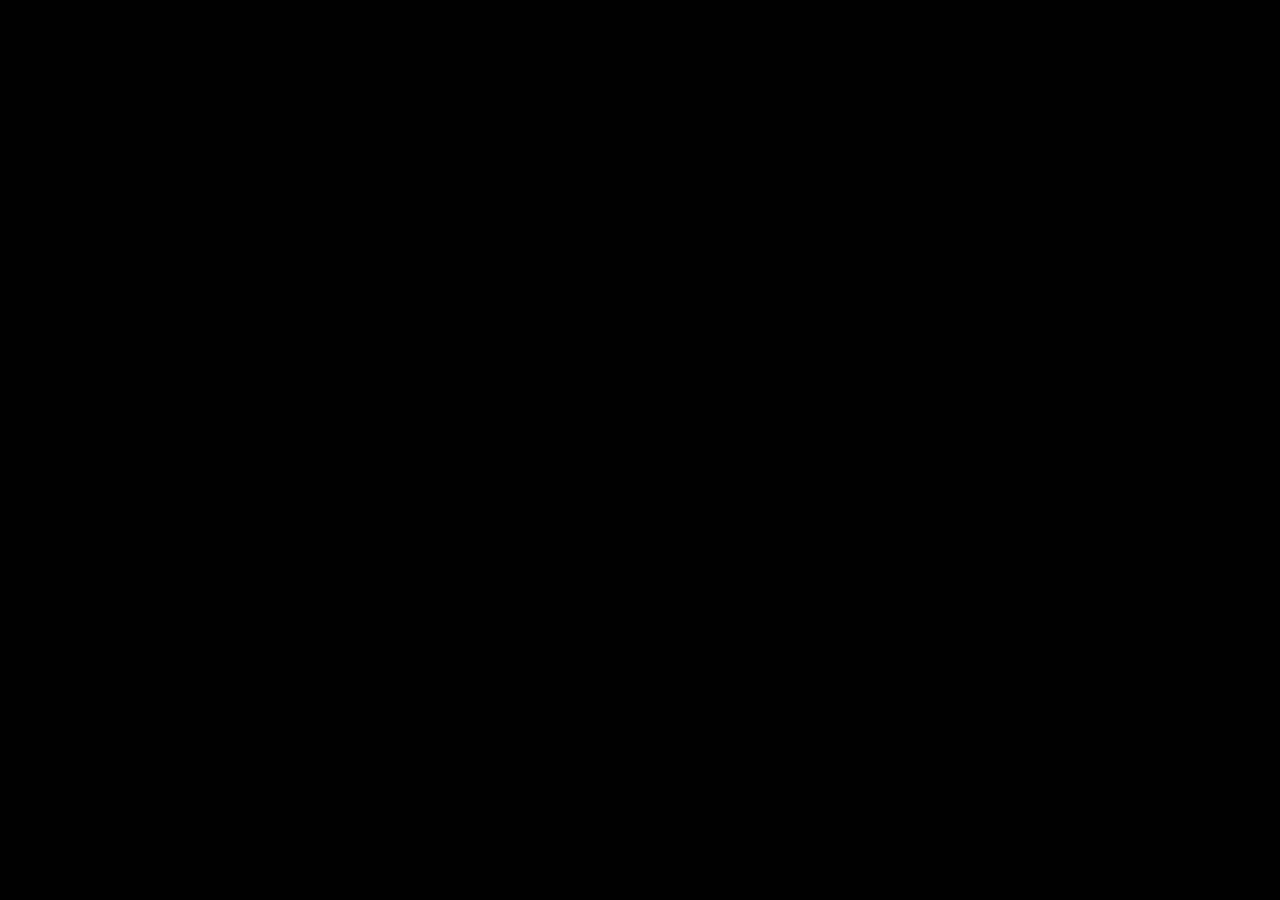
==== web/index.html @ 13216d0c "feat(ui): stage layer, layout, text-tag rendering" ====
<!doctype html>
<html lang="ko">
<head>
  <meta charset="utf-8">
  <meta name="viewport" content="width=device-width, initial-scale=1, viewport-fit=cover, user-scalable=no">
  <title>오픈챗에서 만나요</title>
  <link rel="stylesheet" href="style.css">
</head>
<body>
  <div id="game">
    <div id="stage"></div>
    <div id="chat" class="hidden"></div>
    <div id="textbox" class="hidden"><div id="name"></div><div id="line"></div></div>
    <div id="choices" class="hidden"></div>
    <div id="overlay" class="hidden"></div>
    <div id="toast"></div>
  </div>
  <script type="module" src="src/ui/view_dom.js"></script>
</body>
</html>
---- web/style.css ----
:root { --bg:#15171f; --ink:#eef0f6; }
* { box-sizing: border-box; margin: 0; }
html, body { height: 100%; background:#000; color:var(--ink);
  font-family: "Pretendard", system-ui, "Apple SD Gothic Neo", "Malgun Gothic", sans-serif; }
#game { position: relative; width: 100vw; height: 100vh; max-width: calc(100vh * 16 / 9);
  margin: 0 auto; overflow: hidden; }
#stage { position:absolute; inset:0; transition: background-color .4s ease; background:#000; }
.hidden { display:none !important; }
#textbox { position:absolute; left:0; right:0; bottom:0; min-height:26%;
  background:#0b0d14d9; padding: 5% 6% 6%; cursor:pointer; }
#name { font-weight:700; font-size: clamp(16px,2.6vw,24px); margin-bottom:.4em; }
#line { font-size: clamp(15px,2.4vw,22px); line-height:1.65; white-space:pre-wrap; }
#choices { position:absolute; inset:0; display:flex; flex-direction:column; justify-content:center;
  align-items:center; gap:14px; background:#0008; padding:8%; }
#choices button { width:min(680px,92%); padding:18px 22px; font-size: clamp(15px,2.3vw,22px);
  border:0; border-radius:14px; background:#eef0f8; color:#2f3447; cursor:pointer; text-align:left; }
#choices button:hover { background:#dfe3f6; }
#toast { position:absolute; top:14px; left:50%; transform:translateX(-50%); display:flex;
  flex-direction:column; gap:8px; pointer-events:none; z-index:90; }
.toast-item { background:#1f2333ee; color:#cfd4e6; padding:12px 18px; border-radius:12px;
  font-size:15px; box-shadow:0 6px 24px #0007; }
.toast-doyun { border-left:4px solid #2fb574; }
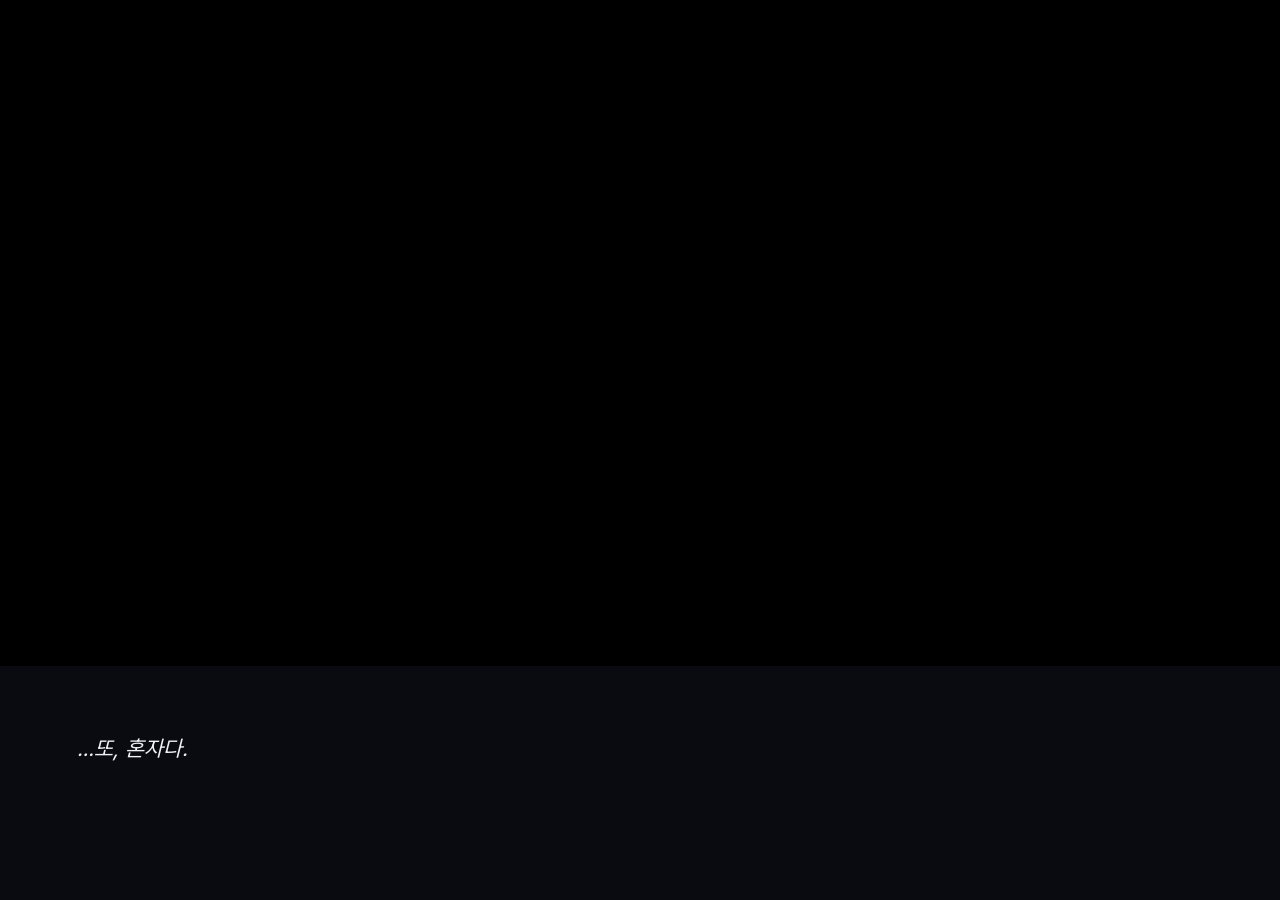
==== commit eaaf272b: "chore: web-only cleanup — remove Ren'Py code/converter/docs, reuse icon as favicon, rewrite README +" ====
--- a/web/index.html
+++ b/web/index.html
@@ -4,6 +4,13 @@
   <meta charset="utf-8">
   <meta name="viewport" content="width=device-width, initial-scale=1, viewport-fit=cover, user-scalable=no">
   <title>오픈챗에서 만나요</title>
+  <meta name="description" content="오픈채팅 '마실'에서 시작된 썸이, 결국 '진심'을 묻게 되는 잠실발 2호선 청춘 비주얼노벨.">
+  <meta name="theme-color" content="#15171f">
+  <link rel="icon" href="favicon.ico" sizes="any">
+  <link rel="apple-touch-icon" href="icon-256.png">
+  <meta property="og:title" content="오픈챗에서 만나요">
+  <meta property="og:description" content="가볍게 시작한 썸들이, 결국 진심을 묻는다 — 우정·진심 비주얼노벨.">
+  <meta property="og:image" content="icon-256.png">
   <link rel="stylesheet" href="style.css">
 </head>
 <body>
--- a/web/style.css
+++ b/web/style.css
@@ -1,3 +1,12 @@
+/* ── Pretendard variable font — self-hosted woff2 (SIL OFL 1.1, see fonts/OFL.txt) ── */
+@font-face {
+  font-family: "Pretendard";
+  src: url("fonts/PretendardVariable.woff2") format("woff2-variations");
+  font-weight: 100 900;
+  font-style: normal;
+  font-display: swap;
+}
+
 :root { --bg:#15171f; --ink:#eef0f6; }
 * { box-sizing: border-box; margin: 0; }
 html, body { height: 100%; background:#000; color:var(--ink);
@@ -20,3 +29,54 @@
 .toast-item { background:#1f2333ee; color:#cfd4e6; padding:12px 18px; border-radius:12px;
   font-size:15px; box-shadow:0 6px 24px #0007; }
 .toast-doyun { border-left:4px solid #2fb574; }
+
+/* ── Task 10: 마실 채팅 UI ── */
+#chat { position:absolute; inset:0; background:#e8ebf2; display:flex; flex-direction:column; z-index:50; }
+#chat .topbar { height:64px; background:#2f3447; color:#fff; display:flex; align-items:center;
+  gap:10px; padding:0 18px; flex:0 0 auto; }
+#chat .topbar .room { font-weight:700; font-size:18px; }
+#chat .topbar .sub { color:#b8c0d0; font-size:12px; display:flex; align-items:center; gap:6px; }
+#chat .topbar .dot { width:9px; height:9px; border-radius:50%; background:#46d18a; display:inline-block; }
+#chat .log { flex:1 1 auto; overflow-y:auto; padding:16px; display:flex; flex-direction:column; gap:12px; }
+.bubble-row { display:flex; gap:8px; align-items:flex-end; max-width:80%; }
+.bubble-row.left { align-self:flex-start; }
+.bubble-row.right { align-self:flex-end; flex-direction:row-reverse; }
+.avatar { width:44px; height:44px; border-radius:50%; flex:0 0 auto; display:flex;
+  align-items:center; justify-content:center; color:#fff; font-weight:700; background-size:cover; }
+.bubble { padding:11px 15px; border-radius:14px; font-size:16px; line-height:1.5; word-break:break-word; }
+.left .bubble { background:#fff; color:#1c1f2a; }
+.right .bubble { background:#6c7cf0; color:#fff; }
+.meta { font-size:11px; color:#8a90a3; align-self:flex-end; }
+.right .meta .read { color:#6c7cf0; }
+.sender { font-size:13px; color:#3b4257; font-weight:700; margin-bottom:3px; }
+.typing span { display:inline-block; width:7px; height:7px; margin:0 2px; border-radius:50%;
+  background:#9aa0b3; animation: blink 1.2s infinite; }
+.typing span:nth-child(2){animation-delay:.18s} .typing span:nth-child(3){animation-delay:.36s}
+@keyframes blink { 0%,100%{opacity:.35} 50%{opacity:1} }
+
+/* ── Task 11: 모달/입력/오버레이 UI ── */
+#overlay { position:absolute; inset:0; background:#000a; display:flex; align-items:center;
+  justify-content:center; z-index:70; padding:8%; }
+.modal { background:#fffdf7; color:#2b2b2b; border-radius:16px; padding:28px; max-width:760px; width:100%; }
+.modal h3 { color:#2f3447; margin-bottom:14px; font-size:clamp(18px,3vw,26px); }
+.modal .hint { color:#2fb574; font-style:italic; margin-top:12px; white-space:pre-wrap; }
+.modal .close { margin-top:18px; float:right; border:0; background:none; color:#6c7cf0;
+  font-size:18px; cursor:pointer; }
+.input-row { display:flex; gap:10px; margin-top:16px; }
+.input-row input { flex:1; padding:14px; font-size:18px; border:1px solid #ccd; border-radius:10px; }
+.input-row button { padding:14px 20px; border:0; border-radius:10px; background:#6c7cf0; color:#fff; cursor:pointer; }
+.map-interstitial { background:#1b1f2e; color:#cfd4e6; text-align:center; }
+
+/* ── Task 5: result_card 엔딩 모달 ── */
+.result-card { text-align:center; max-width:560px; }
+.result-card__title { font-size:clamp(22px,4vw,28px); font-weight:700; color:#2f3447;
+  margin-bottom:18px; line-height:1.3; }
+.result-card__type-label { display:inline-block; font-size:clamp(16px,2.8vw,20px);
+  font-weight:700; color:#6c7cf0; background:#eef0fd; border-radius:8px;
+  padding:6px 18px; margin-bottom:14px; }
+.result-card__desc { font-size:clamp(14px,2.2vw,16px); color:#5a6070; line-height:1.6;
+  white-space:pre-wrap; margin-bottom:8px; }
+.result-card__close { display:block; margin:20px auto 0; padding:12px 36px;
+  border:0; border-radius:10px; background:#6c7cf0; color:#fff;
+  font-size:16px; font-weight:700; cursor:pointer; }
+.result-card__close:hover { background:#5a6ae0; }
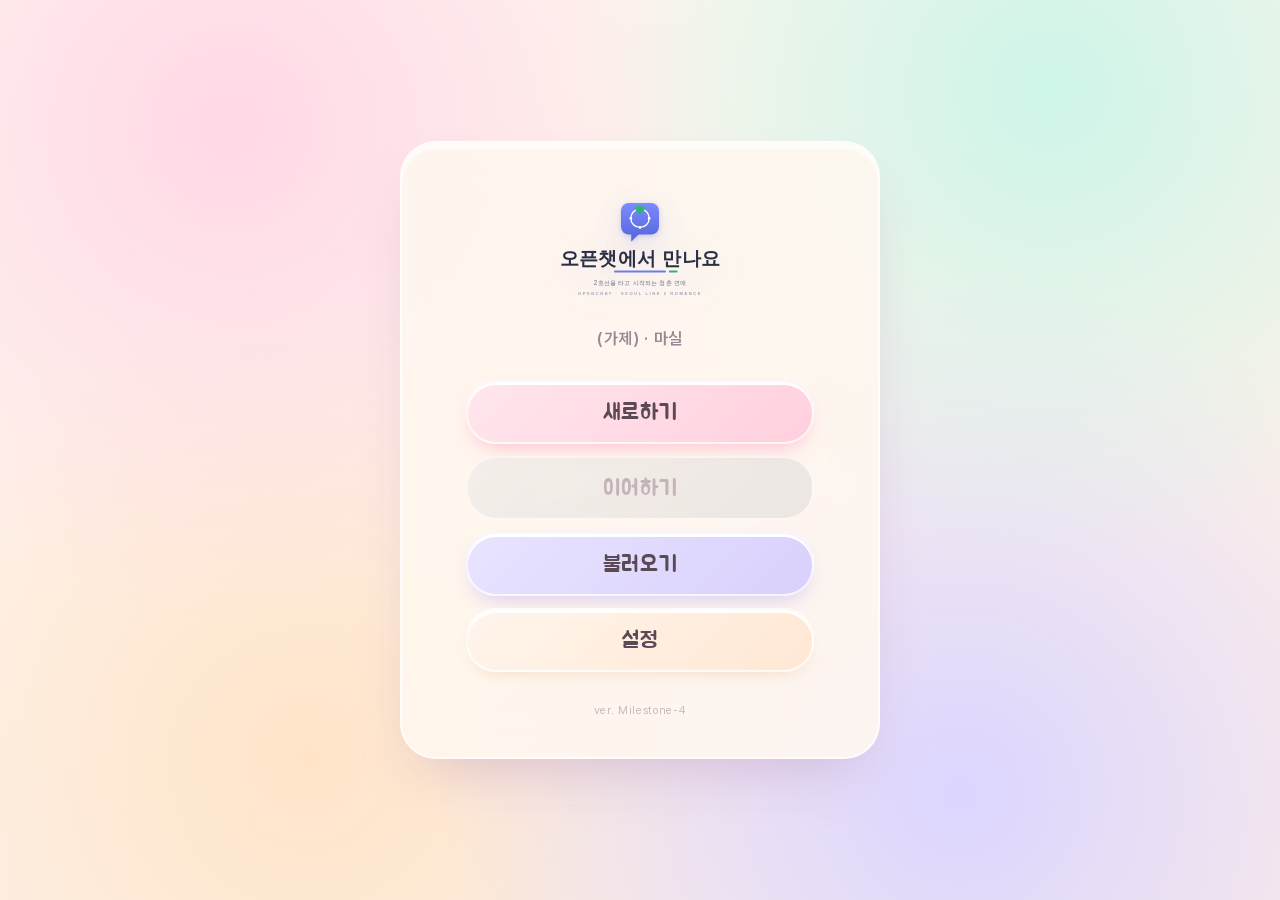
==== commit 8b1a0acf: "feat(ui): title/main-menu screen + title-first boot + return-to-menu - Add web/src/ui/title.js: make" ====
--- a/web/index.html
+++ b/web/index.html
@@ -21,6 +21,8 @@
     <div id="choices" class="hidden"></div>
     <div id="overlay" class="hidden"></div>
     <div id="toast"></div>
+    <!-- Title / main-menu layer — created and managed by title.js -->
+    <div id="title-layer"></div>
   </div>
   <script type="module" src="src/ui/view_dom.js"></script>
 </body>
--- a/web/style.css
+++ b/web/style.css
@@ -1,3 +1,12 @@
+/* ── Jua display font — self-hosted woff2 (SIL OFL 1.1, see fonts/OFL-Jua.txt) ── */
+@font-face {
+  font-family: "Jua";
+  src: url("fonts/Jua.woff2") format("woff2");
+  font-weight: 400;
+  font-style: normal;
+  font-display: swap;
+}
+
 /* ── Pretendard variable font — self-hosted woff2 (SIL OFL 1.1, see fonts/OFL.txt) ── */
 @font-face {
   font-family: "Pretendard";
@@ -7,76 +16,1355 @@
   font-display: swap;
 }
 
-:root { --bg:#15171f; --ink:#eef0f6; }
+/* ── Pastel design tokens ── */
+:root {
+  /* Palette */
+  --cream: #fff7f0;
+  --cream2: #fdeee4;
+  --blush: #ffd5dd;
+  --blush-deep: #ff9eb3;
+  --mint: #bfeede;
+  --mint-deep: #5fd3b0;
+  --track: #7fdcc0;
+  --lav: #d9d2ff;
+  --lav-deep: #a99cf2;
+  --peach: #ffd9b8;
+  --ink: #5a4a55;
+  --ink-soft: #9a8893;
+  --send: #9aa6ff;
+  --send-grad: #c6ccff;
+  --online: #46d18a;
+
+  /* Typography */
+  --font-display: "Jua", sans-serif;
+  --font-body: "Pretendard", system-ui, "Apple SD Gothic Neo", "Malgun Gothic", sans-serif;
+
+  /* Radii */
+  --r-sm: 14px;
+  --r-md: 22px;
+  --r-lg: 30px;
+  --r-xl: 36px;
+  --r-pill: 999px;
+
+  /* Shadows */
+  --shadow-card: 0 18px 40px -18px rgba(180,140,160,.45), 0 4px 0 #ffe6ec inset;
+  --shadow-hero: 0 22px 46px -20px rgba(160,140,200,.5), 0 5px 0 #ffffff inset;
+  --shadow-btn:  0 9px 18px -10px rgba(255,120,160,.5), 0 3px 0 #fff inset;
+  --shadow-btn-hover: 0 14px 24px -10px rgba(255,100,140,.65), 0 3px 0 #fff inset;
+}
+
 * { box-sizing: border-box; margin: 0; }
-html, body { height: 100%; background:#000; color:var(--ink);
-  font-family: "Pretendard", system-ui, "Apple SD Gothic Neo", "Malgun Gothic", sans-serif; }
-#game { position: relative; width: 100vw; height: 100vh; max-width: calc(100vh * 16 / 9);
-  margin: 0 auto; overflow: hidden; }
-#stage { position:absolute; inset:0; transition: background-color .4s ease; background:#000; }
-.hidden { display:none !important; }
-#textbox { position:absolute; left:0; right:0; bottom:0; min-height:26%;
-  background:#0b0d14d9; padding: 5% 6% 6%; cursor:pointer; }
-#name { font-weight:700; font-size: clamp(16px,2.6vw,24px); margin-bottom:.4em; }
-#line { font-size: clamp(15px,2.4vw,22px); line-height:1.65; white-space:pre-wrap; }
-#choices { position:absolute; inset:0; display:flex; flex-direction:column; justify-content:center;
-  align-items:center; gap:14px; background:#0008; padding:8%; }
-#choices button { width:min(680px,92%); padding:18px 22px; font-size: clamp(15px,2.3vw,22px);
-  border:0; border-radius:14px; background:#eef0f8; color:#2f3447; cursor:pointer; text-align:left; }
-#choices button:hover { background:#dfe3f6; }
-#toast { position:absolute; top:14px; left:50%; transform:translateX(-50%); display:flex;
-  flex-direction:column; gap:8px; pointer-events:none; z-index:90; }
-.toast-item { background:#1f2333ee; color:#cfd4e6; padding:12px 18px; border-radius:12px;
-  font-size:15px; box-shadow:0 6px 24px #0007; }
-.toast-doyun { border-left:4px solid #2fb574; }
-
-/* ── Task 10: 마실 채팅 UI ── */
-#chat { position:absolute; inset:0; background:#e8ebf2; display:flex; flex-direction:column; z-index:50; }
-#chat .topbar { height:64px; background:#2f3447; color:#fff; display:flex; align-items:center;
-  gap:10px; padding:0 18px; flex:0 0 auto; }
-#chat .topbar .room { font-weight:700; font-size:18px; }
-#chat .topbar .sub { color:#b8c0d0; font-size:12px; display:flex; align-items:center; gap:6px; }
-#chat .topbar .dot { width:9px; height:9px; border-radius:50%; background:#46d18a; display:inline-block; }
-#chat .log { flex:1 1 auto; overflow-y:auto; padding:16px; display:flex; flex-direction:column; gap:12px; }
-.bubble-row { display:flex; gap:8px; align-items:flex-end; max-width:80%; }
-.bubble-row.left { align-self:flex-start; }
-.bubble-row.right { align-self:flex-end; flex-direction:row-reverse; }
-.avatar { width:44px; height:44px; border-radius:50%; flex:0 0 auto; display:flex;
-  align-items:center; justify-content:center; color:#fff; font-weight:700; background-size:cover; }
-.bubble { padding:11px 15px; border-radius:14px; font-size:16px; line-height:1.5; word-break:break-word; }
-.left .bubble { background:#fff; color:#1c1f2a; }
-.right .bubble { background:#6c7cf0; color:#fff; }
-.meta { font-size:11px; color:#8a90a3; align-self:flex-end; }
-.right .meta .read { color:#6c7cf0; }
-.sender { font-size:13px; color:#3b4257; font-weight:700; margin-bottom:3px; }
-.typing span { display:inline-block; width:7px; height:7px; margin:0 2px; border-radius:50%;
-  background:#9aa0b3; animation: blink 1.2s infinite; }
-.typing span:nth-child(2){animation-delay:.18s} .typing span:nth-child(3){animation-delay:.36s}
-@keyframes blink { 0%,100%{opacity:.35} 50%{opacity:1} }
-
-/* ── Task 11: 모달/입력/오버레이 UI ── */
-#overlay { position:absolute; inset:0; background:#000a; display:flex; align-items:center;
-  justify-content:center; z-index:70; padding:8%; }
-.modal { background:#fffdf7; color:#2b2b2b; border-radius:16px; padding:28px; max-width:760px; width:100%; }
-.modal h3 { color:#2f3447; margin-bottom:14px; font-size:clamp(18px,3vw,26px); }
-.modal .hint { color:#2fb574; font-style:italic; margin-top:12px; white-space:pre-wrap; }
-.modal .close { margin-top:18px; float:right; border:0; background:none; color:#6c7cf0;
-  font-size:18px; cursor:pointer; }
-.input-row { display:flex; gap:10px; margin-top:16px; }
-.input-row input { flex:1; padding:14px; font-size:18px; border:1px solid #ccd; border-radius:10px; }
-.input-row button { padding:14px 20px; border:0; border-radius:10px; background:#6c7cf0; color:#fff; cursor:pointer; }
-.map-interstitial { background:#1b1f2e; color:#cfd4e6; text-align:center; }
-
-/* ── Task 5: result_card 엔딩 모달 ── */
-.result-card { text-align:center; max-width:560px; }
-.result-card__title { font-size:clamp(22px,4vw,28px); font-weight:700; color:#2f3447;
-  margin-bottom:18px; line-height:1.3; }
-.result-card__type-label { display:inline-block; font-size:clamp(16px,2.8vw,20px);
-  font-weight:700; color:#6c7cf0; background:#eef0fd; border-radius:8px;
-  padding:6px 18px; margin-bottom:14px; }
-.result-card__desc { font-size:clamp(14px,2.2vw,16px); color:#5a6070; line-height:1.6;
-  white-space:pre-wrap; margin-bottom:8px; }
-.result-card__close { display:block; margin:20px auto 0; padding:12px 36px;
-  border:0; border-radius:10px; background:#6c7cf0; color:#fff;
-  font-size:16px; font-weight:700; cursor:pointer; }
-.result-card__close:hover { background:#5a6ae0; }
+
+html, body {
+  height: 100%;
+  background:
+    radial-gradient(circle at 12% 10%, #ffe9ef 0%, transparent 42%),
+    radial-gradient(circle at 88% 8%,  #e3f7ef 0%, transparent 40%),
+    radial-gradient(circle at 80% 92%, #ece6ff 0%, transparent 46%),
+    linear-gradient(160deg, var(--cream) 0%, var(--cream2) 100%);
+  color: var(--ink);
+  font-family: var(--font-body);
+  -webkit-font-smoothing: antialiased;
+}
+
+#game {
+  position: relative;
+  width: 100vw;
+  height: 100vh;
+  max-width: calc(100vh * 16 / 9);
+  margin: 0 auto;
+  overflow: hidden;
+}
+
+#stage {
+  position: absolute;
+  inset: 0;
+  transition: background-color .4s ease;
+  background: transparent;
+}
+
+.hidden { display: none !important; }
+
+/* ── Textbox (대사창) — pastel soft card ── */
+#textbox {
+  position: absolute;
+  left: 0; right: 0; bottom: 0;
+  min-height: 26%;
+  background: rgba(255,247,240,.93);
+  backdrop-filter: blur(12px);
+  -webkit-backdrop-filter: blur(12px);
+  padding: 5% 6% 6%;
+  cursor: pointer;
+  border-radius: var(--r-xl) var(--r-xl) 0 0;
+  box-shadow: var(--shadow-card);
+  border: 2px solid rgba(255,255,255,.8);
+  border-bottom: none;
+}
+
+/* ── Name label — Jua display, keeps character colour ── */
+#name {
+  font-family: var(--font-display);
+  font-weight: 400;
+  font-size: clamp(16px, 2.6vw, 24px);
+  margin-bottom: .4em;
+  /* character colour set inline by stage.js — preserved */
+}
+
+/* ── Dialogue line — Pretendard body, readable ink ── */
+#line {
+  font-family: var(--font-body);
+  font-size: clamp(15px, 2.4vw, 22px);
+  line-height: 1.65;
+  white-space: pre-wrap;
+  color: var(--ink);
+  font-weight: 500;
+}
+
+/* ── Choices — pastel pill buttons ── */
+#choices {
+  position: absolute;
+  inset: 0;
+  display: flex;
+  flex-direction: column;
+  justify-content: center;
+  align-items: center;
+  gap: 14px;
+  background: rgba(255,247,240,.72);
+  backdrop-filter: blur(10px);
+  -webkit-backdrop-filter: blur(10px);
+  padding: 8%;
+}
+
+#choices button {
+  width: min(680px, 92%);
+  padding: 18px 22px;
+  font-size: clamp(15px, 2.3vw, 22px);
+  font-family: var(--font-body);
+  font-weight: 700;
+  border: 2px solid rgba(255,255,255,.8);
+  border-radius: var(--r-lg);
+  background: linear-gradient(135deg, #ffe1e9, #ffd0dd);
+  color: var(--ink);
+  cursor: pointer;
+  text-align: left;
+  box-shadow: var(--shadow-btn);
+  transition: transform .12s ease, box-shadow .12s ease;
+}
+
+#choices button:nth-child(even) {
+  background: linear-gradient(135deg, #d8f5ec, #c3eee0);
+  box-shadow: 0 9px 18px -10px rgba(90,200,170,.7), 0 3px 0 #fff inset;
+}
+
+#choices button:hover {
+  transform: translateY(-3px);
+  box-shadow: var(--shadow-btn-hover);
+}
+
+#choices button:nth-child(even):hover {
+  box-shadow: 0 14px 24px -10px rgba(70,190,160,.8), 0 3px 0 #fff inset;
+}
+
+/* ── Task 10: 마실 채팅 UI — pastel refresh ── */
+#chat {
+  position: absolute; inset: 0; z-index: 50;
+  display: flex; flex-direction: column;
+  background: linear-gradient(180deg, #fbf6ff 0%, #f6fbff 100%);
+}
+
+/* Topbar: blush→lav gradient, Jua room name, online dot */
+#chat .topbar {
+  flex: 0 0 auto;
+  padding: 0 18px;
+  height: 64px;
+  display: flex; align-items: center; gap: 12px;
+  background: linear-gradient(120deg, var(--blush), var(--lav));
+  border-radius: 0 0 16px 16px;
+  box-shadow: 0 4px 14px -6px rgba(180,140,200,.4);
+}
+#chat .topbar .room {
+  font-family: var(--font-display);
+  font-size: 18px;
+  color: var(--ink);
+}
+#chat .topbar .sub {
+  font-size: 12px; color: var(--ink-soft);
+  display: flex; align-items: center; gap: 5px;
+  font-weight: 700;
+}
+#chat .topbar .dot {
+  width: 8px; height: 8px; border-radius: 50%;
+  background: var(--online);
+  box-shadow: 0 0 0 3px #d6f6e6;
+  display: inline-block;
+}
+
+/* Log area */
+#chat .log {
+  flex: 1 1 auto; overflow-y: auto;
+  padding: 16px; display: flex; flex-direction: column; gap: 12px;
+}
+
+/* Bubble rows */
+.bubble-row { display: flex; gap: 9px; align-items: flex-end; max-width: 80%; }
+.bubble-row.left  { align-self: flex-start; }
+.bubble-row.right { align-self: flex-end; flex-direction: row-reverse; }
+
+/* Avatar: Jua initial, character accent bg, soft shadow + inset highlight */
+.avatar {
+  width: 36px; height: 36px; border-radius: 50%; flex: 0 0 auto;
+  display: flex; align-items: center; justify-content: center;
+  font-family: var(--font-display); color: #fff; font-size: 16px;
+  background-size: cover;
+  box-shadow: 0 5px 10px -3px rgba(0,0,0,.18), 0 2px 0 rgba(255,255,255,.5) inset;
+}
+
+/* Recv bubble: white/cream, asymmetric 6/22, ink text */
+.bubble {
+  padding: 12px 16px;
+  font-size: 15px; line-height: 1.5; font-weight: 500;
+  word-break: break-word;
+  position: relative;
+}
+.left .bubble {
+  background: #fff;
+  color: var(--ink);
+  border-radius: 6px 22px 22px 22px;
+  box-shadow: 0 6px 14px -8px rgba(150,120,160,.5);
+  border: 1.5px solid #fbe9f0;
+}
+
+/* Send bubble: --send→--send-grad gradient, white text, asymmetric 22/6 */
+.right .bubble {
+  background: linear-gradient(135deg, var(--lav-deep), var(--send));
+  color: #fff;
+  border-radius: 22px 6px 22px 22px;
+  box-shadow: 0 8px 16px -8px rgba(120,130,240,.7);
+  border: none;
+}
+
+/* Meta: timestamps, read receipt */
+.meta {
+  font-size: 11px; color: var(--ink-soft);
+  align-self: flex-end; display: flex; flex-direction: column; gap: 2px;
+}
+.right .meta { align-items: flex-end; }
+.right .meta .read { color: var(--send); font-weight: 700; }
+
+/* Sender name above recv bubble */
+.sender {
+  font-size: 13px; color: var(--ink-soft);
+  font-weight: 700; margin-bottom: 3px;
+}
+
+/* Typing dots: pastel tone animation */
+.typing span {
+  display: inline-block; width: 7px; height: 7px; margin: 0 2px;
+  border-radius: 50%; background: var(--lav-deep);
+  animation: blink 1.2s infinite;
+}
+.typing span:nth-child(2) { animation-delay: .18s; }
+.typing span:nth-child(3) { animation-delay: .36s; }
+@keyframes blink { 0%,100% { opacity: .35 } 50% { opacity: 1 } }
+
+/* ── Overlay backdrop ── */
+#overlay {
+  position: absolute; inset: 0;
+  background: rgba(90, 74, 85, .45);
+  backdrop-filter: blur(6px);
+  -webkit-backdrop-filter: blur(6px);
+  display: flex; align-items: center; justify-content: center;
+  z-index: 70; padding: 8%;
+}
+
+/* ── Pastel modal card (shared by consult + input + result_card) ── */
+.modal {
+  background: #fff;
+  border-radius: var(--r-xl);
+  padding: 28px 30px 30px;
+  max-width: 760px; width: 100%;
+  box-shadow: 0 18px 40px -18px rgba(180,140,160,.45), 0 4px 0 #ffe6ec inset;
+  border: 2px solid rgba(255,255,255,.9);
+}
+
+/* Jua headings inside modals */
+.modal h3 {
+  font-family: var(--font-display);
+  font-size: clamp(18px, 3vw, 26px);
+  color: var(--ink);
+  margin-bottom: 14px;
+  line-height: 1.2;
+}
+
+/* Consult: 도윤 line */
+.modal .doyun-line {
+  font-size: clamp(14px, 2.2vw, 17px);
+  color: var(--ink);
+  font-weight: 600;
+  line-height: 1.6;
+  background: linear-gradient(135deg, #f6fbff, #f0f8ff);
+  border-radius: var(--r-md);
+  padding: 14px 18px;
+  margin-top: 6px;
+  border: 1.5px solid var(--mint);
+}
+
+/* Consult: hint text in mint-deep */
+.modal .hint {
+  color: var(--mint-deep);
+  font-weight: 600;
+  font-style: italic;
+  margin-top: 14px;
+  font-size: clamp(13px, 2vw, 15px);
+  white-space: pre-wrap;
+}
+
+/* Consult/generic close button → pastel pill */
+.modal .close {
+  display: block;
+  margin: 20px auto 0;
+  border: none;
+  float: none;
+  font-family: var(--font-display);
+  font-size: clamp(14px, 2.2vw, 17px);
+  color: #fff;
+  cursor: pointer;
+  padding: 12px 36px;
+  border-radius: var(--r-pill);
+  background: linear-gradient(135deg, var(--lav-deep), var(--send));
+  box-shadow: 0 10px 22px -8px rgba(150,120,230,.7), 0 3px 0 rgba(255,255,255,.35) inset;
+  transition: transform .12s ease;
+}
+.modal .close:hover { transform: translateY(-2px); }
+
+/* ── Input modal ── */
+.input-row { display: flex; flex-wrap: wrap; gap: 10px; margin-top: 18px; }
+.input-row input {
+  flex: 1 1 60%;
+  min-width: 0;
+  padding: 12px 16px;
+  font-size: clamp(15px, 2.4vw, 18px);
+  font-family: var(--font-body);
+  color: var(--ink);
+  border: 2px solid var(--lav);
+  border-radius: var(--r-md);
+  background: #fff;
+  outline: none;
+  transition: border-color .15s;
+}
+.input-row input:focus { border-color: var(--lav-deep); }
+.input-row button {
+  flex: 0 0 auto;
+  padding: 12px 20px;
+  border: none;
+  border-radius: var(--r-md);
+  font-family: var(--font-display);
+  font-size: clamp(14px, 2.2vw, 17px);
+  color: #fff;
+  cursor: pointer;
+  background: linear-gradient(135deg, var(--send), var(--lav-deep));
+  box-shadow: 0 8px 18px -8px rgba(120,130,240,.6), 0 3px 0 rgba(255,255,255,.3) inset;
+  transition: transform .12s;
+  white-space: nowrap;
+}
+.input-row button:hover { transform: translateY(-2px); }
+
+/* ── Map interstitial (kept pastel-neutral) ── */
+.map-interstitial {
+  background: linear-gradient(160deg, #f0fbf6, #fbf3ff);
+  color: var(--ink);
+  text-align: center;
+}
+
+/* ── Toast notifications ── */
+#toast {
+  position: absolute;
+  top: 14px; left: 50%;
+  transform: translateX(-50%);
+  display: flex; flex-direction: column; gap: 8px;
+  pointer-events: none; z-index: 90;
+  width: max-content; max-width: 90%;
+}
+
+/* Item toast: peach/cream pill */
+.toast-item {
+  display: flex; align-items: center; gap: 10px;
+  padding: 12px 18px;
+  border-radius: var(--r-md);
+  font-size: 15px; font-weight: 600;
+  color: var(--ink);
+  background: linear-gradient(135deg, #fff, #fff4ee);
+  box-shadow: 0 12px 26px -12px rgba(200,140,120,.6);
+  border: 1.5px solid #ffe6d8;
+}
+.toast-item::before {
+  content: "🌸";
+  font-size: 20px; flex: none;
+}
+
+/* Doyun push toast: mint-bordered pill + 📱 */
+.toast-doyun {
+  display: flex; align-items: center; gap: 10px;
+  padding: 12px 18px;
+  border-radius: var(--r-md);
+  font-size: 15px; font-weight: 600;
+  color: var(--ink);
+  background: linear-gradient(135deg, #eafaf3, #dff5ee);
+  box-shadow: 0 12px 26px -12px rgba(90,190,160,.55);
+  border: 1.5px solid var(--mint);
+}
+.toast-doyun::before {
+  content: "📱";
+  font-size: 20px; flex: none;
+}
+
+/* ── Result card (ending) ── */
+.result-card {
+  text-align: center;
+  max-width: 560px;
+  background: linear-gradient(160deg, #f3efff 0%, #fff4f8 60%, #eafaf3 100%);
+  position: relative; overflow: hidden;
+}
+.result-card::before {
+  content: "✦  ✦  ✦";
+  position: absolute; top: 16px; left: 0; right: 0;
+  color: #d9cffc; font-size: 13px; letter-spacing: 8px;
+  text-align: center;
+}
+
+.result-card__label {
+  font-family: var(--font-display);
+  font-size: 12px; color: var(--lav-deep);
+  letter-spacing: 3px; margin-bottom: 8px; margin-top: 10px;
+}
+
+.result-card__title {
+  font-family: var(--font-display);
+  font-size: clamp(24px, 4.5vw, 38px);
+  color: var(--ink);
+  margin-bottom: 14px; line-height: 1.2;
+}
+
+.result-card__type-label {
+  display: inline-flex; align-items: center; gap: 7px;
+  font-family: var(--font-display);
+  font-size: clamp(16px, 2.8vw, 20px);
+  color: #fff;
+  background: linear-gradient(135deg, var(--lav-deep), #9b88f0);
+  border-radius: var(--r-pill);
+  padding: 8px 24px; margin-bottom: 16px;
+  box-shadow: 0 10px 22px -8px rgba(150,120,230,.8), 0 3px 0 rgba(255,255,255,.35) inset;
+}
+
+.result-card__desc {
+  font-size: clamp(14px, 2.2vw, 16px);
+  color: var(--ink-soft);
+  line-height: 1.7; white-space: pre-wrap;
+  margin-bottom: 8px; max-width: 420px; margin-left: auto; margin-right: auto;
+}
+
+.result-card__close {
+  display: block; margin: 20px auto 0;
+  padding: 14px 50px; border: none;
+  font-family: var(--font-display);
+  font-size: clamp(15px, 2.4vw, 17px);
+  color: #fff; cursor: pointer;
+  border-radius: var(--r-pill);
+  background: linear-gradient(135deg, var(--blush-deep), #ff7d9c);
+  box-shadow: 0 12px 26px -10px rgba(255,90,130,.8), 0 4px 0 rgba(255,255,255,.35) inset;
+  transition: transform .12s;
+}
+.result-card__close:hover { transform: translateY(-2px); }
+
+/* ── 2호선 캔디 루프 맵 (map.js) ── */
+
+/* Full-bleed panel inside #overlay */
+.map-panel {
+  position: relative;
+  background: linear-gradient(160deg, #f0fbf6 0%, #fbf3ff 100%);
+  border-radius: var(--r-xl);
+  padding: 24px 28px 20px;
+  width: min(740px, 96vw);
+  max-height: 90vh;
+  overflow-y: auto;
+  box-shadow: 0 24px 50px -22px rgba(120,180,160,.5), 0 5px 0 #fff inset;
+  border: 2px solid rgba(255,255,255,.9);
+  display: flex;
+  flex-direction: column;
+  gap: 14px;
+}
+
+/* Corner × close affordance (Escape also dismisses) */
+.map-panel__x {
+  position: absolute;
+  top: 14px; right: 18px;
+  width: 32px; height: 32px;
+  border: none;
+  border-radius: 50%;
+  background: rgba(255,255,255,.7);
+  color: #7a7a7a;
+  font-size: 22px;
+  line-height: 1;
+  cursor: pointer;
+  display: flex;
+  align-items: center;
+  justify-content: center;
+  box-shadow: 0 4px 10px -4px rgba(120,180,160,.5);
+  transition: transform .12s, color .12s;
+}
+.map-panel__x:hover { transform: scale(1.08); color: #2fb574; }
+
+/* Header: title badge + subtitle */
+.map-panel__header {
+  display: flex;
+  flex-direction: column;
+  align-items: center;
+  gap: 4px;
+}
+
+.map-panel__title-block {
+  display: flex;
+  align-items: center;
+  gap: 10px;
+}
+
+/* Circular "2" badge — mimics the 2호선 line logo */
+.map-panel__badge {
+  font-family: var(--font-display);
+  font-size: 18px;
+  color: #fff;
+  background: #2fb574;
+  width: 36px; height: 36px;
+  border-radius: 50%;
+  display: inline-flex;
+  align-items: center;
+  justify-content: center;
+  box-shadow: 0 6px 12px -4px rgba(80,190,150,.7);
+  flex: none;
+}
+
+.map-panel__title {
+  font-family: var(--font-display);
+  font-size: 32px;
+  font-weight: 400;
+  color: #2fb574;
+  line-height: 1;
+}
+
+.map-panel__subtitle {
+  font-size: 15px;
+  color: #7a7a7a;
+  font-weight: 500;
+}
+
+/* Legend: row of icon+label chips */
+.map-legend {
+  display: flex;
+  justify-content: center;
+  gap: 20px;
+  background: rgba(255,255,255,.7);
+  border-radius: var(--r-md);
+  padding: 10px 16px;
+}
+
+.map-legend__row {
+  display: inline-flex;
+  align-items: center;
+  gap: 6px;
+  font-size: 14px;
+  color: #5a5a5a;
+  font-weight: 600;
+}
+
+/* SVG canvas wrapper */
+.map-panel__svg-wrap {
+  display: flex;
+  justify-content: center;
+  overflow: visible;
+}
+
+.map-panel__svg-wrap svg {
+  max-width: 100%;
+  height: auto;
+}
+
+/* Bottom bar: current station + close button */
+.map-panel__bottom-bar {
+  display: flex;
+  align-items: center;
+  background: #ffffff;
+  border-radius: var(--r-md);
+  padding: 14px 20px;
+  gap: 4px;
+  border: 1.5px solid rgba(47,181,116,.2);
+}
+
+.map-panel__cur-label {
+  font-size: 16px;
+  color: #7a7a7a;
+  font-weight: 600;
+  white-space: nowrap;
+}
+
+.map-panel__cur-name {
+  font-family: var(--font-display);
+  font-size: 18px;
+  color: #2b2b2b;
+  flex: 1;
+}
+
+.map-panel__close {
+  font-family: var(--font-display);
+  font-size: 16px;
+  color: #fff;
+  background: #2fb574;
+  border: none;
+  border-radius: var(--r-pill);
+  padding: 8px 24px;
+  cursor: pointer;
+  box-shadow: 0 6px 14px -6px rgba(47,181,116,.6);
+  transition: transform .12s;
+  flex: none;
+}
+
+.map-panel__close:hover { transform: translateY(-2px); }
+
+/* ══════════════════════════════════════════════════════════════════
+   📱 폰 레이어 + 메뉴 + 서브화면 (phone.js)
+   z-index 90 — above chat/textbox/overlay-engine (70), below toast (top-most)
+   Non-blocking: never resolves engine Promises.
+═══════════════════════════════════════════════════════════════════ */
+
+/* ── Floating phone button ── */
+.phone-btn {
+  position: absolute;
+  top: 3.5%;
+  right: 1.5%;
+  z-index: 80;
+  background: linear-gradient(135deg, #fff7f0, #ffe6ee);
+  color: var(--ink);
+  border: 2px solid #ffffff;
+  border-radius: 18px;
+  padding: 7px 12px;
+  font-size: 24px;
+  line-height: 1;
+  cursor: pointer;
+  box-shadow: 0 8px 20px -8px rgba(180,140,160,.6), 0 2px 0 rgba(255,255,255,.7) inset;
+  transition: transform .12s, box-shadow .12s;
+}
+.phone-btn:hover { transform: translateY(-2px) scale(1.05); box-shadow: 0 12px 26px -8px rgba(180,140,160,.8); }
+
+/* ── Phone layer (own container, full-cover) ── */
+.ph-layer {
+  position: absolute;
+  inset: 0;
+  z-index: 90;
+  pointer-events: none;   /* hidden state — pass clicks through */
+}
+.ph-layer:not(.hidden) {
+  pointer-events: auto;   /* visible state — capture clicks */
+}
+
+/* ── Scrim (semi-transparent backdrop) ── */
+.ph-scrim {
+  position: absolute;
+  inset: 0;
+  background: #00000088;
+  display: flex;
+  align-items: center;
+  justify-content: center;
+  padding: 8%;
+}
+
+/* ── Shared panel base ── */
+.ph-panel {
+  border-radius: 14px;
+  padding: 24px 30px;
+  max-width: 720px;
+  width: 100%;
+  max-height: 82vh;
+  overflow-y: auto;
+  display: flex;
+  flex-direction: column;
+  gap: 14px;
+  box-shadow: 0 24px 50px -20px rgba(30,20,50,.6), 0 4px 0 rgba(255,255,255,.15) inset;
+}
+
+/* Light variant — 친구목록 (#fffdf7) */
+.ph-panel--light {
+  background: #fffdf7;
+}
+
+/* Dark variant — 추억함 (#1f2333) */
+.ph-panel--dark {
+  background: #1f2333;
+}
+
+/* Gallery variant — 갤러리 (#15151f, darker) */
+.ph-panel--gallery {
+  background: #15151f;
+}
+
+/* ── Panel title ── */
+.ph-panel__title {
+  font-family: var(--font-display);
+  font-size: 30px;
+  font-weight: 400;
+  color: #2f3447;
+}
+.ph-panel__title--light {
+  color: #ffffff;
+}
+
+/* ── Divider (친구목록 between pinned doyun and heroines) ── */
+.ph-divider {
+  height: 1px;
+  background: #e6e3da;
+  width: 100%;
+  flex-shrink: 0;
+}
+
+/* ── Friend row ── */
+.ph-friend-row {
+  display: flex;
+  align-items: center;
+  gap: 14px;
+}
+
+/* Colored-initial avatar */
+.ph-avatar {
+  border-radius: 50%;
+  display: flex;
+  align-items: center;
+  justify-content: center;
+  font-family: var(--font-display);
+  font-weight: 400;
+  color: #fff;
+  flex: 0 0 auto;
+  box-shadow: 0 5px 12px -4px rgba(0,0,0,.25), 0 2px 0 rgba(255,255,255,.4) inset;
+}
+
+.ph-friend-info {
+  display: flex;
+  flex-direction: column;
+  gap: 3px;
+}
+
+.ph-friend-name-row {
+  display: flex;
+  align-items: center;
+  gap: 8px;
+}
+
+.ph-friend-name {
+  font-family: var(--font-display);
+  font-size: 23px;
+  font-weight: 400;
+  color: #2f3447;
+}
+
+/* 고정 badge (도윤 pin) */
+.ph-friend__badge {
+  font-family: var(--font-display);
+  font-size: 14px;
+  color: #2fb574;
+  background: rgba(47,181,116,.12);
+  border-radius: var(--r-pill);
+  padding: 2px 8px;
+}
+
+/* Non-numeric '결' subtitle — NEVER shows gauge numbers */
+.ph-friend-subtitle {
+  font-size: 18px;
+  color: #8a90a3;
+  font-weight: 500;
+}
+
+/* ── Empty state ── */
+.ph-empty {
+  font-size: 17px;
+  color: #9aa0b3;
+  font-weight: 500;
+}
+.ph-empty--light {
+  font-size: 20px;
+  color: #9aa0b3;
+}
+
+/* ── Close button row (right-aligned) ── */
+.ph-panel__close-row {
+  display: flex;
+  justify-content: flex-end;
+  margin-top: 4px;
+}
+
+.ph-close-btn {
+  font-family: var(--font-display);
+  font-size: 22px;
+  font-weight: 400;
+  color: #6c7cf0;
+  background: none;
+  border: none;
+  cursor: pointer;
+  padding: 4px 8px;
+  border-radius: var(--r-sm);
+  transition: opacity .12s;
+}
+.ph-close-btn:hover { opacity: .72; }
+
+/* ── 추억함 rows ── */
+.ph-mem-row {
+  display: flex;
+  align-items: flex-start;
+  gap: 14px;
+}
+
+.ph-mem-icon {
+  font-size: 32px;
+  line-height: 1.1;
+  flex: 0 0 auto;
+}
+
+.ph-mem-body {
+  display: flex;
+  flex-direction: column;
+  gap: 4px;
+}
+
+.ph-mem-nameline {
+  display: flex;
+  align-items: center;
+  gap: 10px;
+}
+
+.ph-mem-name {
+  font-family: var(--font-display);
+  font-size: 21px;
+  font-weight: 400;
+  color: #ffffff;
+}
+
+.ph-mem-tag {
+  font-size: 15px;
+  color: #6c7cf0;
+  font-weight: 600;
+}
+
+.ph-mem-desc {
+  font-size: 16px;
+  color: #9aa0b3;
+  max-width: 540px;
+  line-height: 1.5;
+}
+
+/* ── 갤러리 subtitle ── */
+.ph-gallery-sub {
+  font-size: 18px;
+  color: #8a90a3;
+  font-weight: 500;
+}
+
+/* ── 갤러리 rows ── */
+.ph-gallery-list {
+  display: flex;
+  flex-direction: column;
+  gap: 10px;
+}
+
+.ph-gallery-row {
+  display: flex;
+  align-items: center;
+  gap: 12px;
+}
+
+.ph-gallery-bullet {
+  font-size: 20px;
+  line-height: 1;
+  flex: 0 0 auto;
+}
+
+.ph-gallery-label {
+  font-size: 20px;
+  line-height: 1.4;
+  font-weight: 500;
+}
+
+/* ── 갤러리 footer ── */
+.ph-gallery-footer {
+  display: flex;
+  flex-direction: column;
+  gap: 6px;
+  margin-top: 4px;
+}
+
+.ph-gallery-all-star {
+  font-family: var(--font-display);
+  font-size: 20px;
+  font-weight: 400;
+  color: #ffcf5a;
+}
+
+.ph-gallery-doyun {
+  font-size: 18px;
+  color: #9fe7c2;
+  font-weight: 500;
+}
+
+.ph-gallery-cg {
+  font-size: 15px;
+  color: #8a90a3;
+  margin-top: 4px;
+}
+
+/* ── Phone menu card ── */
+.ph-menu-card {
+  background: #fffdf7;
+  border-radius: 14px;
+  padding: 24px 30px;
+  min-width: 260px;
+  max-width: 400px;
+  width: 100%;
+  display: flex;
+  flex-direction: column;
+  gap: 12px;
+  box-shadow: 0 20px 44px -18px rgba(30,20,50,.55), 0 4px 0 rgba(255,255,255,.7) inset;
+  border: 2px solid rgba(255,255,255,.9);
+}
+
+.ph-menu-title {
+  font-family: var(--font-display);
+  font-size: 28px;
+  font-weight: 400;
+  color: #2f3447;
+}
+
+.ph-menu-entry {
+  font-family: var(--font-display);
+  font-size: 22px;
+  font-weight: 400;
+  color: #2f3447;
+  background: none;
+  border: none;
+  text-align: left;
+  cursor: pointer;
+  padding: 6px 0;
+  border-radius: var(--r-sm);
+  transition: background .1s, transform .1s;
+}
+.ph-menu-entry:hover {
+  background: rgba(108,124,240,.08);
+  transform: translateX(3px);
+}
+
+.ph-menu-entry--close {
+  font-size: 20px;
+  color: #8a90a3;
+  margin-top: 4px;
+}
+.ph-menu-entry--close:hover {
+  background: rgba(138,144,163,.08);
+  transform: none;
+}
+
+/* ══════════════════════════════════════════════════════════════════
+   ⚙️ 설정 버튼 + 설정 패널 (settings_ui.js)
+   z-index: settings-btn 80 (same row as phone-btn, positioned further left)
+   settings-layer 90 (same tier as phone-layer — own scrim)
+═══════════════════════════════════════════════════════════════════ */
+
+/* ── Settings button (⚙️) — matches phone-btn pastel cream/blush style ── */
+.settings-btn {
+  position: absolute;
+  top: 3.5%;
+  right: calc(1.5% + 68px);   /* 68px gap keeps it left of the 📱 phone button */
+  z-index: 80;
+  background: linear-gradient(135deg, #fff7f0, #ffe6ee);
+  color: var(--ink);
+  border: 2px solid #ffffff;
+  border-radius: 18px;
+  padding: 7px 12px;
+  font-size: 24px;
+  line-height: 1;
+  cursor: pointer;
+  box-shadow: 0 8px 20px -8px rgba(180,140,160,.6), 0 2px 0 rgba(255,255,255,.7) inset;
+  transition: transform .12s, box-shadow .12s;
+}
+.settings-btn:hover {
+  transform: translateY(-2px) scale(1.05);
+  box-shadow: 0 12px 26px -8px rgba(180,140,160,.8);
+}
+
+/* ── Settings layer (full-cover, own z-order) ── */
+.st-layer {
+  position: absolute;
+  inset: 0;
+  z-index: 90;
+  pointer-events: none;
+}
+.st-layer:not(.hidden) {
+  pointer-events: auto;
+}
+
+/* ── Scrim backdrop ── */
+.st-scrim {
+  position: absolute;
+  inset: 0;
+  background: rgba(90, 74, 85, .52);
+  backdrop-filter: blur(6px);
+  -webkit-backdrop-filter: blur(6px);
+  display: flex;
+  align-items: center;
+  justify-content: center;
+  padding: 8%;
+}
+
+/* ── Settings panel card ── */
+.st-panel {
+  background: linear-gradient(160deg, #fff7f0 0%, #fdeee4 100%);
+  border-radius: var(--r-xl);
+  padding: 28px 32px 26px;
+  max-width: 480px;
+  width: 100%;
+  box-shadow: 0 24px 50px -20px rgba(180,140,160,.55), 0 5px 0 #fff inset;
+  border: 2px solid rgba(255,255,255,.9);
+  display: flex;
+  flex-direction: column;
+  gap: 20px;
+}
+
+/* ── Panel header: title + X button ── */
+.st-panel__header {
+  display: flex;
+  align-items: center;
+  justify-content: space-between;
+}
+
+.st-panel__title {
+  font-family: var(--font-display);
+  font-size: 28px;
+  font-weight: 400;
+  color: var(--ink);
+}
+
+.st-panel__x {
+  width: 32px; height: 32px;
+  border: none;
+  border-radius: 50%;
+  background: rgba(255,255,255,.7);
+  color: #9a8893;
+  font-size: 18px;
+  line-height: 1;
+  cursor: pointer;
+  display: flex; align-items: center; justify-content: center;
+  box-shadow: 0 4px 10px -4px rgba(180,140,160,.4);
+  transition: transform .12s, color .12s;
+}
+.st-panel__x:hover { transform: scale(1.1); color: var(--blush-deep); }
+
+/* ── Setting row: label + control ── */
+.st-row {
+  display: flex;
+  align-items: center;
+  gap: 16px;
+}
+
+.st-label {
+  font-family: var(--font-display);
+  font-size: 18px;
+  color: var(--ink);
+  min-width: 52px;
+  flex: 0 0 auto;
+  cursor: pointer;
+}
+
+/* ── Slider wrapper: track + value readout ── */
+.st-slider-wrap {
+  display: flex;
+  align-items: center;
+  gap: 10px;
+  flex: 1 1 0;
+}
+
+.st-val {
+  font-family: var(--font-body);
+  font-size: 14px;
+  color: var(--ink-soft);
+  min-width: 28px;
+  text-align: right;
+}
+
+/* ── Pastel range slider: track (blush→mint gradient) + thumb (cream + shadow) ── */
+.st-slider {
+  -webkit-appearance: none;
+  appearance: none;
+  flex: 1 1 0;
+  height: 8px;
+  border-radius: var(--r-pill);
+  background: linear-gradient(90deg, var(--blush), var(--mint));
+  outline: none;
+  cursor: pointer;
+}
+
+/* Chrome/Edge thumb */
+.st-slider::-webkit-slider-thumb {
+  -webkit-appearance: none;
+  appearance: none;
+  width: 22px; height: 22px;
+  border-radius: 50%;
+  background: linear-gradient(135deg, #fff7f0, #ffe6ee);
+  border: 2.5px solid #ffffff;
+  box-shadow: 0 4px 10px -3px rgba(180,140,160,.65), 0 2px 0 rgba(255,255,255,.5) inset;
+  transition: transform .1s;
+}
+.st-slider::-webkit-slider-thumb:hover { transform: scale(1.15); }
+.st-slider::-webkit-slider-thumb:active { transform: scale(1.22); }
+
+/* Firefox thumb */
+.st-slider::-moz-range-thumb {
+  width: 22px; height: 22px;
+  border-radius: 50%;
+  background: linear-gradient(135deg, #fff7f0, #ffe6ee);
+  border: 2.5px solid #ffffff;
+  box-shadow: 0 4px 10px -3px rgba(180,140,160,.65);
+  cursor: pointer;
+  transition: transform .1s;
+}
+.st-slider::-moz-range-thumb:hover { transform: scale(1.15); }
+
+/* Firefox track */
+.st-slider::-moz-range-track {
+  height: 8px;
+  border-radius: var(--r-pill);
+  background: linear-gradient(90deg, var(--blush), var(--mint));
+}
+
+/* ── Toggle row ── */
+.st-row--toggle {
+  align-items: center;
+}
+
+/* Cute pill toggle: blush-deep when ON, ink-soft when OFF */
+.st-toggle {
+  position: relative;
+  display: inline-block;
+  width: 52px;
+  height: 28px;
+  cursor: pointer;
+}
+
+.st-toggle__input {
+  opacity: 0;
+  width: 0; height: 0;
+  position: absolute;
+}
+
+.st-toggle__track {
+  position: absolute;
+  inset: 0;
+  border-radius: var(--r-pill);
+  background: var(--blush);
+  border: 2px solid rgba(255,255,255,.7);
+  box-shadow: 0 3px 8px -3px rgba(180,140,160,.45) inset;
+  transition: background .2s;
+}
+
+.st-toggle__input:checked ~ .st-toggle__track {
+  background: linear-gradient(135deg, var(--blush-deep), #ff7d9c);
+}
+
+.st-toggle__thumb {
+  position: absolute;
+  top: 3px; left: 3px;
+  width: 18px; height: 18px;
+  border-radius: 50%;
+  background: #ffffff;
+  box-shadow: 0 3px 7px -2px rgba(180,140,160,.6);
+  transition: transform .2s;
+}
+
+.st-toggle__input:checked ~ .st-toggle__thumb {
+  transform: translateX(24px);
+}
+
+/* ── Close button row ── */
+.st-panel__close-row {
+  display: flex;
+  justify-content: flex-end;
+}
+
+.st-close-btn {
+  font-family: var(--font-display);
+  font-size: 20px;
+  color: var(--lav-deep);
+  background: none;
+  border: none;
+  cursor: pointer;
+  padding: 4px 10px;
+  border-radius: var(--r-sm);
+  transition: opacity .12s;
+}
+
+/* ══════════════════════════════════════════════════════════════════════════════
+   Title / Main-menu screen  (Task 2)
+   Layer sits above all game UI; shown at boot, hidden when game starts.
+   ══════════════════════════════════════════════════════════════════════════════ */
+
+#title-layer {
+  position: absolute;
+  inset: 0;
+  z-index: 200;              /* above phone (90), settings (100), map (120) */
+  display: flex;
+  align-items: center;
+  justify-content: center;
+}
+
+#title-layer.hidden {
+  display: none !important;
+}
+
+/* ── Full-bleed pastel gradient backdrop ────────────────────────────────── */
+.title-bg {
+  position: absolute;
+  inset: 0;
+  background:
+    radial-gradient(circle at 18% 14%, #ffd8e6 0%, transparent 38%),
+    radial-gradient(circle at 82% 10%, #cdf5e8 0%, transparent 36%),
+    radial-gradient(circle at 75% 88%, #dcd5ff 0%, transparent 42%),
+    radial-gradient(circle at 24% 84%, #ffe4c8 0%, transparent 38%),
+    linear-gradient(160deg, var(--cream) 0%, var(--cream2) 100%);
+  display: flex;
+  align-items: center;
+  justify-content: center;
+}
+
+/* ── Frosted cream panel (center card) ─────────────────────────────────── */
+.title-panel {
+  position: relative;
+  display: flex;
+  flex-direction: column;
+  align-items: center;
+  gap: clamp(18px, 3vw, 32px);
+  padding: clamp(28px, 5vw, 52px) clamp(32px, 6vw, 64px) clamp(22px, 4vw, 40px);
+  background: rgba(255, 247, 240, 0.88);
+  backdrop-filter: blur(18px);
+  -webkit-backdrop-filter: blur(18px);
+  border-radius: var(--r-xl);
+  border: 2px solid rgba(255, 255, 255, 0.75);
+  box-shadow:
+    0 28px 60px -24px rgba(180, 140, 180, 0.48),
+    0 6px 0 rgba(255, 255, 255, 0.6) inset;
+  width: min(480px, 88%);
+  max-width: 92%;
+}
+
+/* ── Logo block ─────────────────────────────────────────────────────────── */
+.title-logo-wrap {
+  display: flex;
+  flex-direction: column;
+  align-items: center;
+  gap: 6px;
+}
+
+.title-logo-img {
+  width: min(340px, 80%);
+  height: auto;
+  display: block;
+  user-select: none;
+  -webkit-user-drag: none;
+  filter: drop-shadow(0 8px 18px rgba(100, 100, 200, 0.18));
+}
+
+.title-subtitle {
+  font-family: var(--font-body);
+  font-size: clamp(12px, 1.8vw, 16px);
+  font-weight: 600;
+  color: var(--ink-soft);
+  letter-spacing: .04em;
+  text-align: center;
+}
+
+/* ── Menu button group ──────────────────────────────────────────────────── */
+.title-nav {
+  display: flex;
+  flex-direction: column;
+  gap: 12px;
+  width: 100%;
+}
+
+.title-btn {
+  width: 100%;
+  padding: 16px 20px;
+  font-family: var(--font-display);
+  font-size: clamp(16px, 2.6vw, 22px);
+  font-weight: 400;
+  border-radius: var(--r-lg);
+  border: 2px solid rgba(255, 255, 255, 0.75);
+  cursor: pointer;
+  transition: transform .12s ease, box-shadow .12s ease, opacity .12s ease;
+  color: var(--ink);
+  text-align: center;
+  letter-spacing: .03em;
+}
+
+/* 새로하기 — blush gradient */
+.title-btn--new {
+  background: linear-gradient(135deg, #ffe6ed, #ffd0dd);
+  box-shadow: 0 10px 22px -10px rgba(255, 120, 160, 0.55), 0 3px 0 #fff inset;
+}
+.title-btn--new:hover {
+  transform: translateY(-3px);
+  box-shadow: 0 16px 28px -10px rgba(255, 100, 140, 0.68), 0 3px 0 #fff inset;
+}
+
+/* 이어하기 — mint gradient (active) */
+.title-btn--continue {
+  background: linear-gradient(135deg, #d8f7ee, #c0ece0);
+  box-shadow: 0 10px 22px -10px rgba(90, 200, 170, 0.55), 0 3px 0 #fff inset;
+}
+.title-btn--continue:not([disabled]):hover {
+  transform: translateY(-3px);
+  box-shadow: 0 16px 28px -10px rgba(70, 190, 160, 0.75), 0 3px 0 #fff inset;
+}
+
+/* 이어하기 — disabled state (no autosave) */
+.title-btn--disabled,
+.title-btn--continue[disabled] {
+  background: linear-gradient(135deg, #ece9e6, #e0dcd9);
+  color: var(--ink-soft);
+  box-shadow: none;
+  cursor: not-allowed;
+  opacity: 0.6;
+  transform: none !important;
+}
+
+/* 불러오기 — lavender gradient */
+.title-btn--load {
+  background: linear-gradient(135deg, #e8e4ff, #d9d0fc);
+  box-shadow: 0 10px 22px -10px rgba(160, 140, 240, 0.5), 0 3px 0 #fff inset;
+}
+.title-btn--load:hover {
+  transform: translateY(-3px);
+  box-shadow: 0 16px 28px -10px rgba(140, 120, 230, 0.68), 0 3px 0 #fff inset;
+}
+
+/* 설정 — peach/cream ghost style */
+.title-btn--settings {
+  background: linear-gradient(135deg, #fff5ec, #ffe8d4);
+  box-shadow: 0 8px 18px -10px rgba(220, 160, 100, 0.4), 0 3px 0 #fff inset;
+}
+.title-btn--settings:hover {
+  transform: translateY(-3px);
+  box-shadow: 0 14px 24px -10px rgba(210, 140, 80, 0.55), 0 3px 0 #fff inset;
+}
+
+/* ── Version watermark ──────────────────────────────────────────────────── */
+.title-version {
+  font-family: var(--font-body);
+  font-size: 11px;
+  color: var(--ink-soft);
+  opacity: 0.55;
+  letter-spacing: .06em;
+  text-align: center;
+  user-select: none;
+}
+.st-close-btn:hover { opacity: .72; }
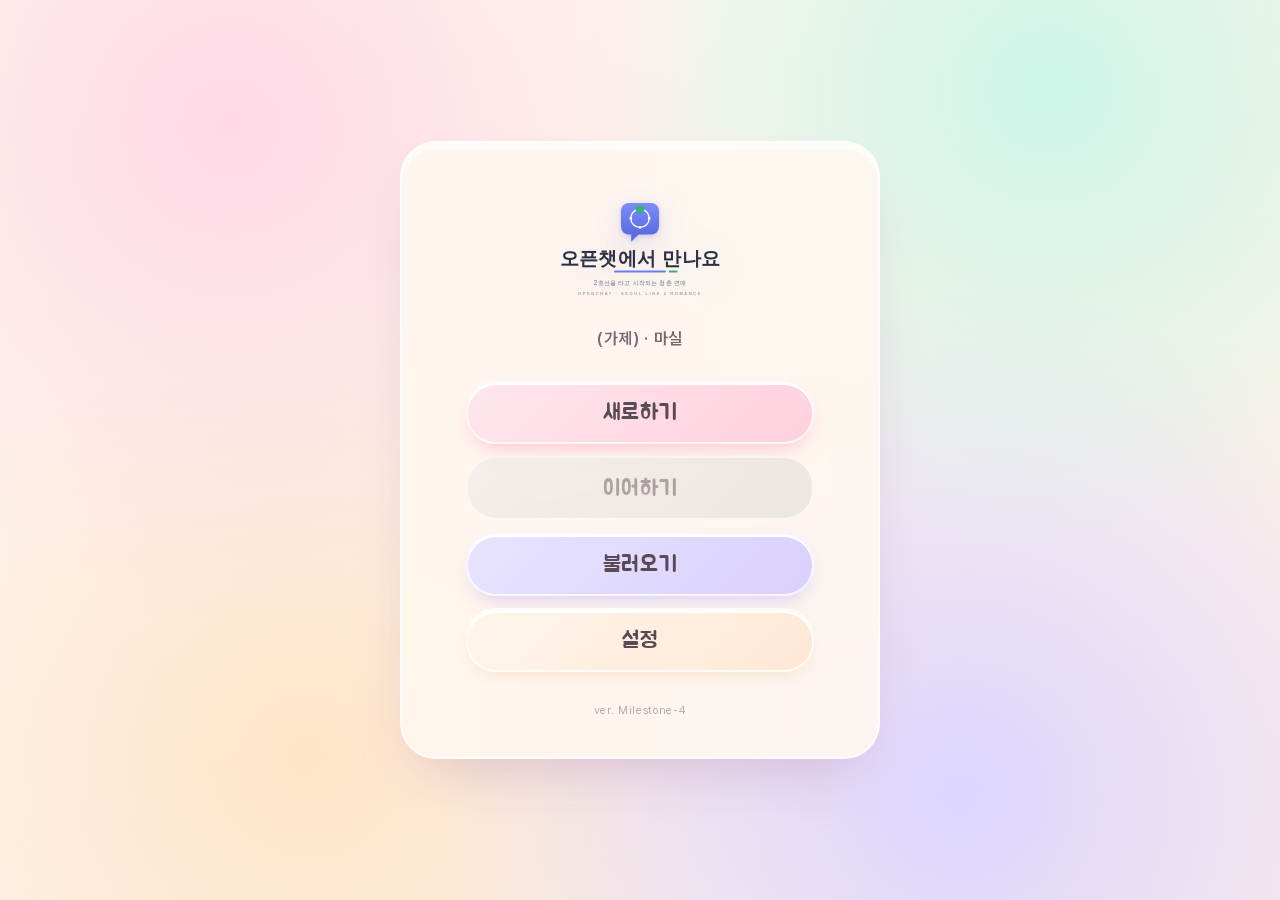
==== commit 12aa759c: "feat(web): UI/UX 전면 개선 — 접근성·모바일·인터랙션·세이브 (다중 에이전트 감사 기반) 9개 표면/차원을 병렬 감사→적대적 검증(58건 통과)한 결과를 구현. 헤드" ====
--- a/web/index.html
+++ b/web/index.html
@@ -20,9 +20,13 @@
     <div id="textbox" class="hidden"><div id="name"></div><div id="line"></div></div>
     <div id="choices" class="hidden"></div>
     <div id="overlay" class="hidden"></div>
-    <div id="toast"></div>
-    <!-- Title / main-menu layer — created and managed by title.js -->
-    <div id="title-layer"></div>
+    <div id="toast" aria-live="polite"></div>
+    <!-- "tap/click to continue" blinking cue — toggled by stage/chat -->
+    <div id="advance-cue" class="hidden">▼</div>
+    <!-- Title / main-menu layer — created and managed by title.js.
+         hidden by default so RESUME(퀵로드/이어하기, 타이틀 건너뜀) 시 빈 레이어가
+         전화면을 덮어 입력을 막지 않게 한다. _showTitle()이 title.show()로 띄움. -->
+    <div id="title-layer" class="hidden"></div>
   </div>
   <script type="module" src="src/ui/view_dom.js"></script>
 </body>
--- a/web/style.css
+++ b/web/style.css
@@ -30,7 +30,7 @@
   --lav-deep: #a99cf2;
   --peach: #ffd9b8;
   --ink: #5a4a55;
-  --ink-soft: #9a8893;
+  --ink-soft: #786873;   /* AA: white 5.2:1 / cream 4.9:1 (기존 #9a8893는 ~3.2:1로 미달) */
   --send: #9aa6ff;
   --send-grad: #c6ccff;
   --online: #46d18a;
@@ -66,14 +66,27 @@
   font-family: var(--font-body);
   -webkit-font-smoothing: antialiased;
 }
+body { display: flex; align-items: center; justify-content: center; }
 
 #game {
   position: relative;
   width: 100vw;
   height: 100vh;
-  max-width: calc(100vh * 16 / 9);
-  margin: 0 auto;
+  height: 100dvh;                    /* 모바일 동적 URL바/툴바 반영 (vh 폴백) */
+  max-width: calc(100vh * 16 / 9);   /* PC(가로) → 16:9 레터박스 */
+  max-width: calc(100dvh * 16 / 9);
   overflow: hidden;
+  touch-action: manipulation;        /* 무심코 연타 시 더블탭 확대 차단 (핀치 줌은 유지) */
+  /* 반복 탭 시 대사/UI 텍스트가 드래그·선택되지 않게 */
+  user-select: none; -webkit-user-select: none; -webkit-touch-callout: none;
+}
+/* 모바일(세로) → 9:16 */
+@media (orientation: portrait) {
+  #game { max-width: none; max-height: calc(100vw * 16 / 9); }
+}
+/* 입력 필드(닉네임 등)에서만 선택/입력 허용 */
+#game input, #game textarea {
+  user-select: text; -webkit-user-select: text; -webkit-touch-callout: default;
 }
 
 #stage {
@@ -90,10 +103,14 @@
   position: absolute;
   left: 0; right: 0; bottom: 0;
   min-height: 26%;
+  max-height: 56%;                 /* 긴 독백도 잘리지 않게: 넘치면 내부 스크롤 */
+  overflow-y: auto;
+  -webkit-overflow-scrolling: touch;
   background: rgba(255,247,240,.93);
   backdrop-filter: blur(12px);
   -webkit-backdrop-filter: blur(12px);
   padding: 5% 6% 6%;
+  padding-bottom: calc(6% + env(safe-area-inset-bottom));   /* 홈 인디케이터 회피 */
   cursor: pointer;
   border-radius: var(--r-xl) var(--r-xl) 0 0;
   box-shadow: var(--shadow-card);
@@ -107,6 +124,8 @@
   font-weight: 400;
   font-size: clamp(16px, 2.6vw, 24px);
   margin-bottom: .4em;
+  max-width: min(760px, 100%);     /* PC/가로에서 한 줄이 너무 길지 않게 */
+  margin-inline: auto;
   /* character colour set inline by stage.js — preserved */
 }
 
@@ -118,21 +137,32 @@
   white-space: pre-wrap;
   color: var(--ink);
   font-weight: 500;
-}
+  max-width: min(760px, 100%);
+  margin-inline: auto;
+  padding-bottom: 1.6em;           /* ▼ 진행 큐와 마지막 줄이 겹치지 않게 */
+  padding-right: 2.4em;
+}
+
+/* 나레이션(화자 이름 없음)은 대사와 시각 구분 — 기울임+부드러운 톤 (stage.js가 .narration 토글) */
+#textbox.narration #line { font-style: italic; color: var(--ink-soft); }
 
 /* ── Choices — pastel pill buttons ── */
 #choices {
   position: absolute;
   inset: 0;
+  z-index: 60;   /* above the opaque #chat(50) so in-chat menus are visible/clickable */
   display: flex;
   flex-direction: column;
-  justify-content: center;
+  justify-content: safe center;    /* 항목이 넘치면 위가 잘리지 않고 start로 폴백 */
   align-items: center;
   gap: 14px;
+  overflow-y: auto;
+  -webkit-overflow-scrolling: touch;
   background: rgba(255,247,240,.72);
   backdrop-filter: blur(10px);
   -webkit-backdrop-filter: blur(10px);
   padding: 8%;
+  padding-bottom: calc(8% + env(safe-area-inset-bottom));
 }
 
 #choices button {
@@ -148,7 +178,7 @@
   cursor: pointer;
   text-align: left;
   box-shadow: var(--shadow-btn);
-  transition: transform .12s ease, box-shadow .12s ease;
+  transition: transform .12s ease, box-shadow .12s ease, opacity .3s ease;
 }
 
 #choices button:nth-child(even) {
@@ -164,6 +194,13 @@
 #choices button:nth-child(even):hover {
   box-shadow: 0 14px 24px -10px rgba(70,190,160,.8), 0 3px 0 #fff inset;
 }
+
+/* 눌림 피드백(터치 즉시 반응) — transform만 바꿔 짝수 버튼 민트 그림자 보존 */
+#choices button:active { transform: translateY(0) scale(.97); }
+/* 키보드 포커스 링(마우스엔 안 뜸) */
+#choices button:focus-visible { outline: 3px solid var(--lav-deep); outline-offset: 3px; }
+/* 등장 직후 320ms 입력잠금 구간 — 흐리게 '아직 준비중' 신호(가드는 menu.js) */
+#choices.is-arming button { opacity: .55; cursor: default; }
 
 /* ── Task 10: 마실 채팅 UI — pastel refresh ── */
 #chat {
@@ -172,11 +209,16 @@
   background: linear-gradient(180deg, #fbf6ff 0%, #f6fbff 100%);
 }
 
+/* 채팅이 열린 채 나레이션(say)이 뜰 때: 텍스트박스를 채팅 위로 올리고,
+   채팅은 살짝 어둡게 — '속마음이 끼어드는' 오버레이처럼 보이게. (stage.js say-over-chat) */
+#game.say-over-chat #textbox { z-index: 55; box-shadow: 0 -12px 34px -12px rgba(90,74,85,.45); }
+#game.say-over-chat #chat    { filter: brightness(0.82); transition: filter .2s; }
+
 /* Topbar: blush→lav gradient, Jua room name, online dot */
 #chat .topbar {
   flex: 0 0 auto;
-  padding: 0 18px;
-  height: 64px;
+  padding: max(0px, env(safe-area-inset-top)) 18px 0;   /* 노치/상태바 안전영역만큼 아래로 */
+  min-height: 64px;
   display: flex; align-items: center; gap: 12px;
   background: linear-gradient(120deg, var(--blush), var(--lav));
   border-radius: 0 0 16px 16px;
@@ -188,7 +230,7 @@
   color: var(--ink);
 }
 #chat .topbar .sub {
-  font-size: 12px; color: var(--ink-soft);
+  font-size: 12px; color: var(--ink);      /* 그라데이션 토픽바 위 대비 AA(.room과 통일) */
   display: flex; align-items: center; gap: 5px;
   font-weight: 700;
 }
@@ -202,28 +244,29 @@
 /* Log area */
 #chat .log {
   flex: 1 1 auto; overflow-y: auto;
-  padding: 16px; display: flex; flex-direction: column; gap: 12px;
+  padding: 14px; display: flex; flex-direction: column; gap: 8px;
 }
 
 /* Bubble rows */
-.bubble-row { display: flex; gap: 9px; align-items: flex-end; max-width: 80%; }
+.bubble-row { display: flex; gap: 8px; align-items: flex-end; max-width: 82%; }
 .bubble-row.left  { align-self: flex-start; }
 .bubble-row.right { align-self: flex-end; flex-direction: row-reverse; }
 
 /* Avatar: Jua initial, character accent bg, soft shadow + inset highlight */
 .avatar {
-  width: 36px; height: 36px; border-radius: 50%; flex: 0 0 auto;
+  width: 31px; height: 31px; border-radius: 50%; flex: 0 0 auto;
   display: flex; align-items: center; justify-content: center;
-  font-family: var(--font-display); color: #fff; font-size: 16px;
+  font-family: var(--font-display); color: #fff; font-size: 14px;
   background-size: cover;
   box-shadow: 0 5px 10px -3px rgba(0,0,0,.18), 0 2px 0 rgba(255,255,255,.5) inset;
 }
 
 /* Recv bubble: white/cream, asymmetric 6/22, ink text */
 .bubble {
-  padding: 12px 16px;
-  font-size: 15px; line-height: 1.5; font-weight: 500;
+  padding: 8px 12px;
+  font-size: 14px; line-height: 1.42; font-weight: 500;
   word-break: break-word;
+  min-width: 0;          /* flex 안에서 줄어들어 줄바꿈되게 (우측 말풍선 잘림 방지) */
   position: relative;
 }
 .left .bubble {
@@ -249,12 +292,12 @@
   align-self: flex-end; display: flex; flex-direction: column; gap: 2px;
 }
 .right .meta { align-items: flex-end; }
-.right .meta .read { color: var(--send); font-weight: 700; }
+.right .meta .read { color: #5b6ad6; font-weight: 700; }   /* 채팅 배경 위 AA 대비 */
 
 /* Sender name above recv bubble */
 .sender {
-  font-size: 13px; color: var(--ink-soft);
-  font-weight: 700; margin-bottom: 3px;
+  font-size: 12px; color: var(--ink-soft);
+  font-weight: 700; margin-bottom: 2px;
 }
 
 /* Typing dots: pastel tone animation */
@@ -274,7 +317,7 @@
   backdrop-filter: blur(6px);
   -webkit-backdrop-filter: blur(6px);
   display: flex; align-items: center; justify-content: center;
-  z-index: 70; padding: 8%;
+  z-index: 85; padding: 8%;   /* 위: .phone-btn/.settings-btn(80) — 모달 위로 버튼이 안 새게 */
 }
 
 /* ── Pastel modal card (shared by consult + input + result_card) ── */
@@ -283,7 +326,9 @@
   border-radius: var(--r-xl);
   padding: 28px 30px 30px;
   max-width: 760px; width: 100%;
-  box-shadow: 0 18px 40px -18px rgba(180,140,160,.45), 0 4px 0 #ffe6ec inset;
+  max-height: calc(100dvh - 16%);   /* #overlay 8%+8% 보정 — 키보드/긴 카드에서 잘림·하드락 방지 */
+  overflow-y: auto;
+  box-shadow: var(--shadow-card);
   border: 2px solid rgba(255,255,255,.9);
 }
 
@@ -336,6 +381,7 @@
   transition: transform .12s ease;
 }
 .modal .close:hover { transform: translateY(-2px); }
+.modal .close:active { transform: translateY(0) scale(.97); }
 
 /* ── Input modal ── */
 .input-row { display: flex; flex-wrap: wrap; gap: 10px; margin-top: 18px; }
@@ -343,16 +389,18 @@
   flex: 1 1 60%;
   min-width: 0;
   padding: 12px 16px;
-  font-size: clamp(15px, 2.4vw, 18px);
+  font-size: clamp(16px, 2.4vw, 18px);   /* iOS Safari 입력 자동확대 방지(<16px) */
   font-family: var(--font-body);
   color: var(--ink);
   border: 2px solid var(--lav);
   border-radius: var(--r-md);
   background: #fff;
   outline: none;
-  transition: border-color .15s;
+  transition: border-color .15s, box-shadow .15s;
 }
 .input-row input:focus { border-color: var(--lav-deep); }
+.input-row input:focus-visible { box-shadow: 0 0 0 3px rgba(169,156,242,.4); }
+.input-row input.invalid { border-color: var(--blush-deep); box-shadow: 0 0 0 3px rgba(255,158,179,.3); }
 .input-row button {
   flex: 0 0 auto;
   padding: 12px 20px;
@@ -368,6 +416,8 @@
   white-space: nowrap;
 }
 .input-row button:hover { transform: translateY(-2px); }
+.input-row button:active { transform: translateY(0) scale(.97); }
+.input-row button:disabled { opacity: .45; cursor: default; transform: none; box-shadow: none; }
 
 /* ── Map interstitial (kept pastel-neutral) ── */
 .map-interstitial {
@@ -382,7 +432,7 @@
   top: 14px; left: 50%;
   transform: translateX(-50%);
   display: flex; flex-direction: column; gap: 8px;
-  pointer-events: none; z-index: 90;
+  pointer-events: none; z-index: 230;   /* above modals(210/220) so save/load toast feedback shows */
   width: max-content; max-width: 90%;
 }
 
@@ -417,6 +467,9 @@
   content: "📱";
   font-size: 20px; flex: none;
 }
+/* 토스트 등장/퇴장 페이드 (overlay.js·saveload.js의 캡·클래스와 짝) */
+.toast-item, .toast-doyun { transition: opacity .25s ease, transform .25s ease; }
+.toast-enter, .toast-leaving { opacity: 0; transform: translateY(-6px); }
 
 /* ── Result card (ending) ── */
 .result-card {
@@ -475,6 +528,53 @@
   transition: transform .12s;
 }
 .result-card__close:hover { transform: translateY(-2px); }
+.result-card__close:active { transform: translateY(0) scale(.97); }
+
+/* ── 에피소드 완료 카드 (overlay episode_card) ── */
+.episode-card {
+  text-align: center;
+  max-width: 520px;
+  background: linear-gradient(160deg, #eafaf3 0%, #f3efff 55%, #fff4f8 100%);
+  position: relative; overflow: hidden;
+}
+.episode-card::before {
+  content: "✦  ✦  ✦";
+  position: absolute; top: 16px; left: 0; right: 0;
+  color: #bfe9d4; font-size: 13px; letter-spacing: 8px; text-align: center;
+}
+.episode-card__tag {
+  font-family: var(--font-display);
+  font-size: 12px; letter-spacing: 4px;
+  color: #2fb574; margin: 14px 0 10px;
+}
+.episode-card__title {
+  font-family: var(--font-display);
+  font-size: clamp(28px, 6vw, 46px);
+  color: var(--ink); line-height: 1.1;
+}
+.episode-card__sub {
+  font-family: var(--font-body); font-weight: 600;
+  font-size: clamp(14px, 2.4vw, 18px);
+  color: var(--ink-soft); margin-top: 8px;
+}
+.episode-card__save {
+  margin-top: 18px;
+  font-size: 13px; color: #1f8f5c; font-weight: 700;
+  background: rgba(120,210,170,.16); border-radius: 999px;
+  padding: 7px 16px; display: inline-block;
+}
+.episode-card__close {
+  display: block; margin: 22px auto 0;
+  padding: 13px 44px; border: none;
+  font-family: var(--font-display);
+  font-size: clamp(15px, 2.4vw, 17px);
+  color: #fff; cursor: pointer; border-radius: var(--r-pill);
+  background: linear-gradient(135deg, #2fb574, #6fd0a8);
+  box-shadow: 0 8px 18px -8px rgba(47,181,116,.6);
+  transition: transform .12s;
+}
+.episode-card__close:hover { transform: translateY(-2px); }
+.episode-card__close:active { transform: translateY(0) scale(.97); }
 
 /* ── 2호선 캔디 루프 맵 (map.js) ── */
 
@@ -998,7 +1098,7 @@
 .st-layer {
   position: absolute;
   inset: 0;
-  z-index: 90;
+  z-index: 210;   /* modal tier — above #title-layer(200) so 설정 opens from the title */
   pointer-events: none;
 }
 .st-layer:not(.hidden) {
@@ -1025,6 +1125,8 @@
   padding: 28px 32px 26px;
   max-width: 480px;
   width: 100%;
+  max-height: 90vh;          /* 가로/키보드 화면에서 하단 닫기·리셋 잘림 방지(.sl-panel과 통일) */
+  overflow-y: auto;
   box-shadow: 0 24px 50px -20px rgba(180,140,160,.55), 0 5px 0 #fff inset;
   border: 2px solid rgba(255,255,255,.9);
   display: flex;
@@ -1138,6 +1240,10 @@
   background: linear-gradient(90deg, var(--blush), var(--mint));
 }
 
+/* 슬라이더 키보드 포커스 링 (outline:none 대체 — WCAG 2.4.7) */
+.st-slider:focus-visible::-webkit-slider-thumb { box-shadow: 0 0 0 4px rgba(169,156,242,.5), 0 4px 10px -3px rgba(180,140,160,.65); }
+.st-slider:focus-visible::-moz-range-thumb { box-shadow: 0 0 0 4px rgba(169,156,242,.5); }
+
 /* ── Toggle row ── */
 .st-row--toggle {
   align-items: center;
@@ -1172,6 +1278,16 @@
   background: linear-gradient(135deg, var(--blush-deep), #ff7d9c);
 }
 
+/* ON/OFF 텍스트 — 색만으로 구분하지 않게(색맹·직사광·고대비) 비색상 단서 추가 */
+.st-toggle__track::after {
+  content: 'OFF';
+  position: absolute; right: 7px; top: 50%; transform: translateY(-50%);
+  font-size: 9px; font-weight: 700; color: var(--ink-soft); letter-spacing: .02em;
+}
+.st-toggle__input:checked ~ .st-toggle__track::after {
+  content: 'ON'; left: 8px; right: auto; color: #fff;
+}
+
 .st-toggle__thumb {
   position: absolute;
   top: 3px; left: 3px;
@@ -1186,10 +1302,49 @@
   transform: translateX(24px);
 }
 
+/* ── Volume row: label · on/off toggle · slider · ↺ reset ── */
+.st-row--vol { gap: 12px; }
+
+/* dimmed slider when its on/off toggle is OFF (level preserved) */
+.st-slider-wrap.is-off { opacity: .38; }
+.st-slider:disabled { cursor: default; }
+
+/* ↺ per-item reset to default */
+.st-reset {
+  flex: 0 0 auto;
+  width: 30px; height: 30px;
+  border-radius: 50%;
+  border: none;
+  background: rgba(154,166,255,.14);
+  color: var(--lav-deep);
+  font-size: 16px; line-height: 1;
+  cursor: pointer;
+  display: grid; place-items: center;
+  transition: background .15s, transform .15s;
+}
+.st-reset:hover  { background: rgba(154,166,255,.28); transform: rotate(-30deg); }
+.st-reset:active { transform: rotate(-90deg) scale(.92); }
+
+/* 전체 기본값으로 초기화 */
+.st-reset-all {
+  font-family: var(--font-display);
+  font-size: 15px;
+  color: var(--lav-deep);
+  background: rgba(154,166,255,.14);
+  border: none;
+  border-radius: var(--r-pill);
+  padding: 8px 16px;
+  cursor: pointer;
+  transition: background .15s;
+}
+.st-reset-all:hover { background: rgba(154,166,255,.28); }
+
 /* ── Close button row ── */
 .st-panel__close-row {
   display: flex;
-  justify-content: flex-end;
+  justify-content: space-between;
+  align-items: center;
+  gap: 12px;
 }
 
 .st-close-btn {
@@ -1212,7 +1367,7 @@
 #title-layer {
   position: absolute;
   inset: 0;
-  z-index: 200;              /* above phone (90), settings (100), map (120) */
+  z-index: 200;              /* z-ladder: stage 0 · chat 50 · choices/sysmenu 60 · cue 65 · overlay/map 70 · backlog 75 · phone/settings-btn 80 · toast 230 · title 200 · settings-panel 210 · save 220 */
   display: flex;
   align-items: center;
   justify-content: center;
@@ -1255,6 +1410,8 @@
     0 6px 0 rgba(255, 255, 255, 0.6) inset;
   width: min(480px, 88%);
   max-width: 92%;
+  max-height: calc(100dvh - 24px);   /* 가로/짧은 화면에서 로고·버튼·버전 잘림 방지 */
+  overflow-y: auto;
 }
 
 /* ── Logo block ─────────────────────────────────────────────────────────── */
@@ -1357,6 +1514,10 @@
   box-shadow: 0 14px 24px -10px rgba(210, 140, 80, 0.55), 0 3px 0 #fff inset;
 }
 
+/* 터치: 눌림 피드백 + 들뜸 고착(sticky-hover) 방지 */
+.title-btn:not([disabled]):active { transform: translateY(0) scale(.97); }
+@media (hover: none) { .title-btn:hover { transform: none; } }
+
 /* ── Version watermark ──────────────────────────────────────────────────── */
 .title-version {
   font-family: var(--font-body);
@@ -1368,3 +1529,588 @@
   user-select: none;
 }
 .st-close-btn:hover { opacity: .72; }
+
+/* ══════════════════════════════════════════════════════════════════
+   💾 세이브/불러오기 패널 (saveload.js)
+   z-index 95 — above phone/settings (90), below title (200)
+═══════════════════════════════════════════════════════════════════ */
+
+/* ── Layer wrapper ── */
+.sl-layer {
+  position: absolute;
+  inset: 0;
+  z-index: 220;   /* modal tier — above #title-layer(200) so 불러오기 opens from the title */
+  pointer-events: none;
+}
+.sl-layer:not(.hidden) {
+  pointer-events: auto;
+}
+
+/* ── Scrim backdrop ── */
+.sl-scrim {
+  position: absolute;
+  inset: 0;
+  background: rgba(90, 74, 85, .54);
+  backdrop-filter: blur(7px);
+  -webkit-backdrop-filter: blur(7px);
+  display: flex;
+  align-items: center;
+  justify-content: center;
+  padding: 5% 6%;
+}
+
+/* ── Panel card ── */
+.sl-panel {
+  background: linear-gradient(160deg, #fff7f0 0%, #fdeee4 100%);
+  border-radius: var(--r-xl);
+  padding: 26px 28px 22px;
+  max-width: 640px;
+  width: 100%;
+  max-height: 90vh;
+  overflow-y: auto;
+  display: flex;
+  flex-direction: column;
+  gap: 16px;
+  box-shadow: 0 28px 56px -22px rgba(180,140,160,.55), 0 5px 0 #fff inset;
+  border: 2px solid rgba(255,255,255,.92);
+}
+
+/* ── Panel header ── */
+.sl-panel__header {
+  display: flex;
+  align-items: center;
+  justify-content: space-between;
+}
+
+.sl-panel__title {
+  font-family: var(--font-display);
+  font-size: 26px;
+  font-weight: 400;
+  color: var(--ink);
+}
+
+.sl-panel__x {
+  width: 32px; height: 32px;
+  border: none;
+  border-radius: 50%;
+  background: rgba(255,255,255,.7);
+  color: #9a8893;
+  font-size: 18px;
+  line-height: 1;
+  cursor: pointer;
+  display: flex; align-items: center; justify-content: center;
+  box-shadow: 0 4px 10px -4px rgba(180,140,160,.4);
+  transition: transform .12s, color .12s;
+}
+.sl-panel__x:hover { transform: scale(1.1); color: var(--blush-deep); }
+
+/* ── Quick-slot highlight strip ── */
+.sl-quick-wrap {
+  display: flex;
+  justify-content: center;
+}
+
+.sl-quick-wrap .sl-card {
+  width: 100%;
+  border: 2.5px solid var(--lav-deep);
+  background: linear-gradient(135deg, #f0edff, #e8e2ff);
+}
+
+.sl-quick-wrap .sl-card__slot-num {
+  background: linear-gradient(135deg, var(--lav-deep), var(--send));
+  color: #fff;
+}
+
+/* ── Slot grid (6 numbered slots) ── */
+.sl-grid {
+  display: grid;
+  grid-template-columns: repeat(3, 1fr);
+  gap: 10px;
+}
+
+/* ── Slot card base ── */
+.sl-card {
+  background: linear-gradient(135deg, #fff, #fdf4ee);
+  border: 2px solid rgba(255,255,255,.85);
+  border-radius: var(--r-md);
+  padding: 12px 14px 10px;
+  display: flex;
+  flex-direction: column;
+  gap: 5px;
+  cursor: pointer;
+  transition: transform .12s ease, box-shadow .12s ease, border-color .12s;
+  box-shadow: 0 6px 18px -10px rgba(180,140,160,.4), 0 2px 0 rgba(255,255,255,.7) inset;
+  min-height: 90px;
+  position: relative;
+}
+
+/* 들뜸 효과는 hover 가능한 기기에서만 — 터치에서 sticky-hover 고착 방지 */
+@media (hover: hover) and (pointer: fine) {
+  .sl-card:hover {
+    transform: translateY(-3px);
+    box-shadow: 0 14px 28px -10px rgba(180,140,160,.55), 0 2px 0 rgba(255,255,255,.7) inset;
+    border-color: var(--blush-deep);
+  }
+  .sl-card--empty:hover {                  /* 로드 모드 빈 슬롯은 안 들뜨게 */
+    transform: none;
+    box-shadow: 0 6px 18px -10px rgba(180,140,160,.4), 0 2px 0 rgba(255,255,255,.7) inset;
+    border-color: rgba(255,255,255,.85);
+  }
+  .sl-mode-save .sl-card--empty:hover {    /* 저장 모드 빈 슬롯은 클릭 대상이므로 들뜨게 */
+    transform: translateY(-3px);
+    box-shadow: 0 14px 28px -10px rgba(180,140,160,.55), 0 2px 0 rgba(255,255,255,.7) inset;
+    border-color: var(--blush-deep);
+  }
+}
+.sl-card:active { transform: scale(.98); }   /* 터치 눌림 피드백 */
+
+/* Empty state: dimmer, no pointer (로드 모드 기본) */
+.sl-card--empty { opacity: 0.65; cursor: default; }
+/* 저장 모드에선 빈 슬롯이 주 클릭 대상 — 활성화 (saveload.js가 .sl-mode-save 토글) */
+.sl-mode-save .sl-card--empty { opacity: 1; cursor: pointer; }
+/* 채워진 슬롯 덮어쓰기 확인(armed) 링 (saveload.js가 .sl-card--confirm 토글) */
+.sl-card--confirm { outline: 3px solid var(--blush-deep); outline-offset: 2px; }
+
+/* ── Slot number badge ── */
+.sl-card__slot-num {
+  font-family: var(--font-display);
+  font-size: 12px;
+  font-weight: 400;
+  color: #fff;
+  background: linear-gradient(135deg, var(--blush-deep), #ff9eb3);
+  border-radius: var(--r-pill);
+  padding: 2px 9px;
+  align-self: flex-start;
+  line-height: 1.6;
+}
+
+/* ── Chapter label ── */
+.sl-card__chapter {
+  font-family: var(--font-display);
+  font-size: 14px;
+  color: var(--ink);
+  line-height: 1.3;
+  margin-top: 2px;
+  white-space: nowrap;
+  overflow: hidden;
+  text-overflow: ellipsis;
+}
+
+/* ── Last speaker name ── */
+.sl-card__name {
+  font-size: 12px;
+  font-weight: 700;
+  color: var(--lav-deep);
+  white-space: nowrap;
+  overflow: hidden;
+  text-overflow: ellipsis;
+}
+
+/* ── Dialogue snippet ── */
+.sl-card__snippet {
+  font-size: 11px;
+  color: var(--ink-soft);
+  font-style: italic;
+  line-height: 1.4;
+  display: -webkit-box;
+  -webkit-line-clamp: 2;
+  line-clamp: 2;
+  -webkit-box-orient: vertical;
+  overflow: hidden;
+}
+
+/* ── Footer: mc_name + timestamp ── */
+.sl-card__footer {
+  display: flex;
+  align-items: center;
+  justify-content: space-between;
+  gap: 4px;
+  margin-top: auto;
+  padding-top: 4px;
+}
+
+.sl-card__mc {
+  font-size: 11px;
+  color: var(--mint-deep);
+  font-weight: 700;
+  white-space: nowrap;
+  overflow: hidden;
+  text-overflow: ellipsis;
+}
+
+.sl-card__time {
+  font-size: 10px;
+  color: var(--ink-soft);
+  white-space: nowrap;
+  flex: 0 0 auto;
+}
+
+/* ── Empty placeholder text ── */
+.sl-card__empty {
+  font-size: 13px;
+  color: var(--ink-soft);
+  margin-top: auto;
+  margin-bottom: auto;
+  text-align: center;
+  font-style: italic;
+}
+
+/* ── Close row ── */
+.sl-panel__close-row {
+  display: flex;
+  justify-content: flex-end;
+  margin-top: 2px;
+}
+
+.sl-close-btn {
+  font-family: var(--font-display);
+  font-size: 20px;
+  color: var(--lav-deep);
+  background: none;
+  border: none;
+  cursor: pointer;
+  padding: 4px 10px;
+  border-radius: var(--r-sm);
+  transition: opacity .12s;
+}
+.sl-close-btn:hover { opacity: .72; }
+
+/* ── Responsive: 2-col on narrow viewports ── */
+@media (max-width: 460px) {
+  .sl-grid { grid-template-columns: repeat(2, 1fr); }
+}
+
+/* ══════════════════════════════════════════════════════════════════
+   🎮 System menu bar (sysmenu.js) — in-game control cluster
+   z-index 60: above textbox (0) + chat (50), below modals (70+)
+   Non-blocking: never touches the engine await chain.
+══════════════════════════════════════════════════════════════════ */
+
+#sysmenu-bar {
+  position: absolute;
+  bottom: calc(26% + 14px);   /* sit just above the textbox */
+  right: 10px;
+  z-index: 60;
+  display: flex;
+  align-items: center;
+  gap: 6px;
+}
+
+/* ── Toggle handle — 평소엔 이것만 보임(접힘 기본), 탭하면 펼침 ── */
+.sm-toggle {
+  flex-shrink: 0;
+  display: inline-flex;
+  align-items: center;
+  justify-content: center;
+  width: 42px;
+  height: 42px;
+  border: 1.5px solid rgba(255, 255, 255, 0.78);
+  border-radius: 50%;
+  background: rgba(255, 247, 240, 0.9);
+  backdrop-filter: blur(10px);
+  -webkit-backdrop-filter: blur(10px);
+  color: var(--ink);
+  font-size: 19px;
+  line-height: 1;
+  cursor: pointer;
+  box-shadow: 0 8px 22px -10px rgba(180, 140, 160, 0.5), 0 2px 0 rgba(255,255,255,.6) inset;
+  transition: transform .12s ease, background .15s ease;
+}
+.sm-toggle:hover { background: rgba(255, 252, 248, 0.96); }
+.sm-toggle:active { transform: scale(0.93); }
+#sysmenu-bar:not(.sm-collapsed) .sm-toggle {     /* 펼쳐진 동안 — 닫기(✕) 강조 */
+  background: linear-gradient(135deg, var(--blush), var(--blush-deep));
+  color: #fff; border-color: rgba(255,255,255,.5);
+}
+
+/* ── Expanded toolbar — 접히면 숨김 ── */
+.sm-full {
+  display: flex;
+  align-items: center;
+  gap: 4px;
+  padding: 5px 8px;
+  background: rgba(255, 247, 240, 0.85);
+  backdrop-filter: blur(10px);
+  -webkit-backdrop-filter: blur(10px);
+  border-radius: var(--r-lg);
+  border: 1.5px solid rgba(255, 255, 255, 0.75);
+  box-shadow: 0 8px 22px -10px rgba(180, 140, 160, 0.45), 0 2px 0 rgba(255,255,255,.6) inset;
+}
+#sysmenu-bar.sm-collapsed .sm-full { display: none; }
+
+/* 관련 버튼 묶음 + 묶음 사이 얇은 구분선 (재생 | 저장 | 메뉴) */
+.sm-group { display: flex; align-items: center; gap: 4px; flex-shrink: 0; }
+.sm-group + .sm-group {
+  margin-left: 5px; padding-left: 7px;
+  border-left: 1px solid rgba(180, 140, 160, 0.28);
+}
+
+/* ── 아이콘 + 글자 버튼 (모양·이름 둘 다 보여서 헷갈릴 일 없음) ── */
+.sm-btn {
+  display: inline-flex;
+  flex-direction: column;
+  align-items: center;
+  justify-content: center;
+  gap: 2px;
+  min-width: 44px;
+  padding: 5px 7px 4px;
+  border: 1.5px solid rgba(255, 255, 255, 0.7);
+  border-radius: var(--r-sm);
+  background: linear-gradient(135deg, #fff7f0, #fdeee4);
+  color: var(--ink);
+  font-family: var(--font-display);
+  line-height: 1;
+  cursor: pointer;
+  box-shadow: 0 4px 8px -5px rgba(180,140,160,.5), 0 2px 0 rgba(255,255,255,.5) inset;
+  transition: transform .1s ease, box-shadow .1s ease, background .15s ease;
+}
+.sm-btn .sm-ic { font-size: 16px; line-height: 1; }
+.sm-btn .sm-lb { font-size: 9.5px; line-height: 1; letter-spacing: -0.3px; color: var(--ink-soft); white-space: nowrap; }
+.sm-btn:hover {
+  transform: translateY(-1px);
+  box-shadow: 0 6px 12px -5px rgba(180,140,160,.65), 0 2px 0 rgba(255,255,255,.5) inset;
+}
+.sm-btn:active { transform: translateY(0); }
+
+/* 색 힌트 */
+.sm-btn--rollback .sm-ic { color: var(--mint-deep); }
+.sm-btn--rollback:hover { background: linear-gradient(135deg, #eafaf3, var(--mint)); }
+.sm-btn--title .sm-ic { color: var(--blush-deep); }
+.sm-btn--qs .sm-ic, .sm-btn--ql .sm-ic { color: var(--lav-deep); }
+
+/* skip/auto ACTIVE — 켜지면 환하게 */
+.sm-btn--skip.sm-btn--active { background: linear-gradient(135deg, var(--blush), var(--blush-deep)); border-color: rgba(255,255,255,.5); box-shadow: 0 6px 14px -6px rgba(255,120,160,.7), 0 2px 0 rgba(255,255,255,.35) inset; }
+.sm-btn--auto.sm-btn--active { background: linear-gradient(135deg, var(--lav), var(--lav-deep)); border-color: rgba(255,255,255,.5); box-shadow: 0 6px 14px -6px rgba(150,120,230,.7), 0 2px 0 rgba(255,255,255,.35) inset; }
+.sm-btn--active .sm-ic, .sm-btn--active .sm-lb { color: #fff; }
+
+/* ══════════════════════════════════════════════════════════════════
+   📜 Backlog overlay (backlog.js) — dialogue history
+   z-index 75: above overlay (70) but below toast (90)
+══════════════════════════════════════════════════════════════════ */
+
+#backlog-layer {
+  position: absolute;
+  inset: 0;
+  z-index: 75;
+  pointer-events: none;
+}
+
+#backlog-layer:not(.hidden) {
+  pointer-events: auto;
+}
+
+.bl-scrim {
+  position: absolute;
+  inset: 0;
+  background: rgba(90, 74, 85, 0.48);
+  backdrop-filter: blur(6px);
+  -webkit-backdrop-filter: blur(6px);
+  display: flex;
+  align-items: center;
+  justify-content: center;
+  padding: 6%;
+}
+
+.bl-panel {
+  background: linear-gradient(160deg, #fff7f0 0%, #fdeee4 100%);
+  border-radius: var(--r-xl);
+  border: 2px solid rgba(255, 255, 255, 0.85);
+  box-shadow: 0 22px 50px -20px rgba(180,140,160,.5), 0 5px 0 #fff inset;
+  width: min(640px, 100%);
+  height: min(520px, 72vh);   /* explicit height so flex children can expand */
+  display: flex;
+  flex-direction: column;
+  overflow: hidden;
+}
+
+.bl-panel__header {
+  display: flex;
+  align-items: center;
+  justify-content: space-between;
+  padding: 16px 20px 12px;
+  border-bottom: 1.5px solid rgba(180,140,160,.15);
+  flex-shrink: 0;
+}
+
+.bl-panel__title {
+  font-family: var(--font-display);
+  font-size: 22px;
+  color: var(--ink);
+}
+
+.bl-panel__x {
+  width: 30px; height: 30px;
+  border: none;
+  border-radius: 50%;
+  background: rgba(255, 255, 255, 0.7);
+  color: var(--ink-soft);
+  font-size: 16px;
+  line-height: 1;
+  cursor: pointer;
+  display: flex; align-items: center; justify-content: center;
+  box-shadow: 0 3px 8px -3px rgba(180,140,160,.35);
+  transition: transform .12s, color .12s;
+}
+.bl-panel__x:hover { transform: scale(1.1); color: var(--blush-deep); }
+
+/* Scrollable log */
+.bl-scroll {
+  flex: 1 1 0;
+  overflow-y: auto;
+  padding: 14px 18px;
+  display: flex;
+  flex-direction: column;
+  gap: 10px;
+  /* Custom pastel scrollbar (WebKit) */
+  scrollbar-width: thin;
+  scrollbar-color: var(--blush) transparent;
+}
+.bl-scroll::-webkit-scrollbar { width: 6px; }
+.bl-scroll::-webkit-scrollbar-track { background: transparent; }
+.bl-scroll::-webkit-scrollbar-thumb { background: var(--blush); border-radius: 3px; }
+
+/* Entry card */
+.bl-entry {
+  display: flex;
+  flex-direction: column;
+  gap: 3px;
+  padding: 10px 14px;
+  border-radius: var(--r-md);
+  background: rgba(255,255,255,.72);
+  border: 1.5px solid rgba(255,255,255,.85);
+  box-shadow: 0 4px 10px -6px rgba(180,140,160,.35);
+}
+
+/* Narration entries: slightly dimmer, no name */
+.bl-entry--narration {
+  background: rgba(253,238,228,.55);
+  border-color: rgba(255,220,200,.6);
+}
+
+.bl-entry__name {
+  font-family: var(--font-display);
+  font-size: 13px;
+  font-weight: 400;
+  color: var(--ink-soft);   /* overridden inline with character color */
+}
+
+.bl-entry__text {
+  font-family: var(--font-body);
+  font-size: clamp(13px, 2vw, 15px);
+  line-height: 1.6;
+  color: var(--ink);
+  font-weight: 500;
+  white-space: pre-wrap;   /* {p} 문단 줄바꿈 보존 (대사창과 동일) */
+}
+
+.bl-entry--narration .bl-entry__text {
+  color: var(--ink-soft);
+  font-style: italic;
+}
+
+/* Empty state */
+.bl-empty {
+  text-align: center;
+  padding: 32px 16px;
+  font-size: 15px;
+  color: var(--ink-soft);
+  font-weight: 500;
+}
+
+/* Footer close row */
+.bl-panel__footer {
+  padding: 10px 20px 14px;
+  display: flex;
+  justify-content: flex-end;
+  border-top: 1.5px solid rgba(180,140,160,.12);
+  flex-shrink: 0;
+}
+
+.bl-close-btn {
+  font-family: var(--font-display);
+  font-size: 17px;
+  color: var(--lav-deep);
+  background: none;
+  border: none;
+  cursor: pointer;
+  padding: 4px 10px;
+  border-radius: var(--r-sm);
+  transition: opacity .12s;
+}
+.bl-close-btn:hover { opacity: .72; }
+
+/* ── 에셋 힌트 칩 — 배경 이미지 파일명/설명 (설정에서 끌 수 있음) ─────────── */
+#stage { background-size: cover; background-position: center; }
+.bg-hint {
+  position: absolute; top: 12px; left: 12px; z-index: 5;
+  background: rgba(20,16,22,.55); color: #fff;
+  font-size: 12px; font-family: var(--font-body, sans-serif);
+  padding: 5px 11px; border-radius: 999px; letter-spacing: .2px;
+  pointer-events: none; backdrop-filter: blur(4px); -webkit-backdrop-filter: blur(4px);
+  box-shadow: 0 4px 12px -6px rgba(0,0,0,.5);
+}
+.bg-hint--hidden { display: none; }
+.hide-asset-hints .bg-hint { display: none; }
+
+/* ── (F) ‘클릭/터치하면 다음’ 깜빡임 큐 ──────────────────────────────── */
+#advance-cue {
+  position: absolute;
+  right: 24px;
+  bottom: calc(4.5% + env(safe-area-inset-bottom));   /* 홈 인디케이터에 안 가리게 */
+  z-index: 65;                 /* 위: #choices(60) / 아래: #overlay(85) */
+  pointer-events: none;
+  padding: 4px 12px;
+  border-radius: 999px;
+  background: rgba(108,124,240,.22);
+  color: var(--lav-deep, #a99cf2);
+  font-family: var(--font-display, sans-serif);
+  font-size: 19px; font-weight: 700; line-height: 1;
+  box-shadow: 0 4px 14px -6px rgba(160,140,220,.5);
+  animation: cue-pulse 1.05s ease-in-out infinite;
+}
+@keyframes cue-pulse {
+  0%, 100% { opacity: .5; transform: translateY(0); }
+  50%      { opacity: 1;  transform: translateY(3px); }
+}
+@media (prefers-reduced-motion: reduce) {
+  *, *::before, *::after {
+    animation-duration: .01ms !important;
+    animation-iteration-count: 1 !important;
+    transition-duration: .01ms !important;
+    scroll-behavior: auto !important;
+  }
+  #advance-cue { animation: none; opacity: .8; }   /* 무한 깜빡임·타이핑 점 등 정지(최종상태 보존) */
+}
+
+/* ── (D) 모바일(세로): 인게임 컨트롤이 채팅/대사를 가리지 않게 ─────────────── */
+@media (orientation: portrait) {
+  .settings-btn, .phone-btn { top: calc(env(safe-area-inset-top) + 70px); }   /* 노치+상단바 아래로 */
+  #sysmenu-bar {                                     /* 가운데 정렬 + 줄바꿈(바 폭 고정→wrap 안정) */
+    left: 50%; right: auto; transform: translateX(-50%);
+    max-width: calc(100vw - 12px); flex-wrap: wrap; justify-content: center;
+  }
+  .sm-toggle { width: 40px; height: 40px; font-size: 18px; }
+  .sm-full { max-width: 100%; flex-wrap: wrap; justify-content: center; gap: 3px; padding: 5px 6px; }
+  .sm-btn { min-width: 40px; padding: 4px 5px 3px; }
+  .sm-btn .sm-ic { font-size: 15px; }
+  .sm-btn .sm-lb { font-size: 9px; }
+  /* 채팅이 열렸을 땐 바를 맨 아래로 도크 + 로그 하단 여백(:has 미지원 구형이면 무시되어도 안전) */
+  #game:has(#chat:not(.hidden)) #sysmenu-bar { bottom: calc(8px + env(safe-area-inset-bottom)); }
+  #chat .log { padding-bottom: calc(58px + env(safe-area-inset-bottom)); }
+}
+
+/* ── 닫기(✕) 글리프 버튼 터치 타깃 44px (글리프는 가운데 유지, 위치 불변) ── */
+.st-panel__x, .sl-panel__x, .bl-panel__x, .map-panel__x {
+  min-width: 44px; min-height: 44px;
+  display: inline-flex; align-items: center; justify-content: center;
+}
+
+/* ── 키보드 포커스 링 (:focus-visible — 마우스엔 안 뜸). sysmenu(.sm-*)는 감사 제외라 미포함 ── */
+.title-btn:focus-visible,
+.st-close-btn:focus-visible, .sl-close-btn:focus-visible, .bl-close-btn:focus-visible, .ph-close-btn:focus-visible,
+.st-panel__x:focus-visible, .sl-panel__x:focus-visible, .bl-panel__x:focus-visible,
+.st-reset:focus-visible, .map-panel__x:focus-visible, .map-panel__close:focus-visible,
+.result-card__close:focus-visible, .episode-card__close:focus-visible {
+  outline: 3px solid var(--lav-deep);
+  outline-offset: 2px;
+}
